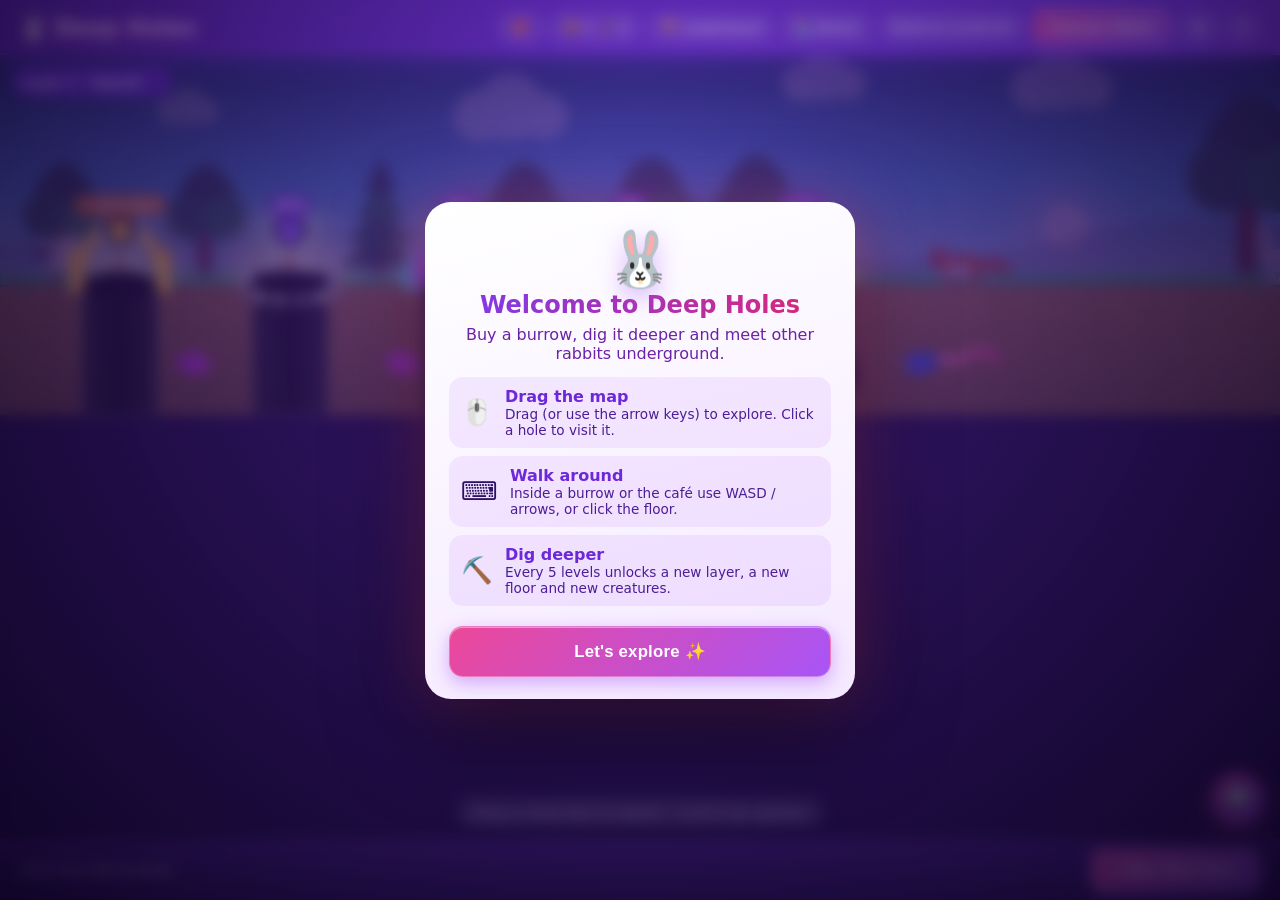
==== index.html @ 64d574f0 "Add files via upload" ====
<!DOCTYPE html>
<html lang="en">
<head>
  <meta charset="UTF-8" />
  <meta name="viewport" content="width=device-width, initial-scale=1, maximum-scale=1, viewport-fit=cover" />
  <meta name="theme-color" content="#4c1d95" />
  <meta name="apple-mobile-web-app-capable" content="yes" />
  <meta name="mobile-web-app-capable" content="yes" />
  <title>Deep Holes</title>
  <link rel="stylesheet" href="css/style.css?v=13" />
  <link rel="stylesheet" href="css/theme.css?v=13" />
</head>
<body>
  <!-- MAP SCREEN -->
  <div id="map-screen" class="screen active">
    <header class="top-bar">
      <h1>Deep Holes</h1>
      <div class="wallet-area">
        <button id="connect-wallet-btn" class="btn">Connect Wallet</button>
        <span id="wallet-address" class="hidden"></span>
        <span id="nft-count" class="badge hidden" title="NFTs found in your wallet"></span>
        <button id="disconnect-wallet-btn" class="btn btn-secondary btn-small hidden">Log out</button>
      </div>
    </header>

    <div id="map-container">
      <canvas id="map-canvas"></canvas>

      <div id="empty-state" class="empty-state hidden">
        <h2>No holes yet</h2>
        <p>Be the first to dig into the earth.</p>
        <button id="buy-first-hole-btn" class="btn btn-large">Buy Your First Hole</button>
      </div>

      <!-- Camera hint -->
      <div class="map-controls">
        <span>Drag or arrow keys to explore • scroll to go up/down</span>
      </div>
    </div>

    <div class="bottom-bar">
      <span class="hint">Click any hole to enter</span>
      <button id="buy-hole-btn" class="btn">+ Buy New Hole</button>
    </div>
  </div>

  <!-- ROOM SCREEN -->
  <div id="room-screen" class="screen">
    <header class="top-bar">
      <button id="back-to-map-btn" class="btn">← Back to Map</button>
      <h2 id="room-title">Hole</h2>
      <div id="room-depth-badge" class="badge">Depth 1</div>
    </header>

    <div id="room-info">
      <img id="room-image" src="" alt="Hole image" />
      <div id="room-details">
        <p id="room-description"></p>
        <div id="room-links"></div>
      </div>
      <button id="owner-panel-btn" class="btn btn-small hidden">Edit Hole</button>
    </div>

    <div id="room-container">
      <canvas id="room-canvas"></canvas>
    </div>

    <div class="bottom-bar">
      <span class="hint">Arrows / WASD or click the floor to move</span>
    </div>
  </div>

  <!-- BUY MODAL -->
  <div id="buy-modal" class="modal hidden">
    <div class="modal-content">
      <h2>Buy a New Hole</h2>
      <p class="modal-desc">Choose how deep you want to start. Each level costs ~$4 equivalent in SOL.</p>
      
      <label>Username</label>
      <input type="text" id="buy-username" maxlength="20" placeholder="Shown under your hole on the map" />
      <label>Profile picture (optional)</label>
      <input type="file" id="buy-image" accept="image/*" />

      <label>Your character <small>(roll until you like it - you can only choose it now, while creating the hole)</small></label>
      <div class="char-box"><canvas id="char-preview" width="170" height="185"></canvas><button type="button" id="char-roll" class="btn btn-small">🎲 Roll again</button></div>

      <label>Hole style (shown on the map)</label>
      <div id="buy-styles" class="style-grid"></div>

      <div class="depth-selector">
        <label>Starting Depth: <span id="depth-value">1</span></label>
        <input type="range" id="depth-slider" min="1" max="50" value="1" />
        <div class="cost-display">
          Estimated cost: <strong id="cost-display">$4</strong>
        </div>
      </div>

      <div class="modal-actions">
        <button id="cancel-buy-btn" class="btn btn-secondary">Cancel</button>
        <button id="confirm-buy-btn" class="btn">Confirm & Pay (Simulated)</button>
      </div>
    </div>
  </div>

  <!-- OWNER PANEL MODAL -->
  <div id="owner-modal" class="modal hidden">
    <div class="modal-content wide">
      <h2>Edit Your Hole</h2>
      
      <label>Username</label>
      <input type="text" id="edit-username" maxlength="20" />

      <label>Hole style</label>
      <div id="edit-styles" class="style-grid"></div>

      <label>Description</label>
      <textarea id="edit-description" rows="3"></textarea>

      <label>Image URL</label>
      <input type="text" id="edit-image" placeholder="https://..." />

      <label>…or upload a picture</label>
      <input type="file" id="edit-image-file" accept="image/*" />

      <label>Links (label|url, one per line)</label>
      <textarea id="edit-links" rows="2" placeholder="Twitter|https://x.com"></textarea>

      <div class="gallery-editor">
        <h3>Wall pictures</h3>
        <p class="modal-desc">Every floor has its own frames: 3 on the left wall and 3 on the right wall. Add a picture by link, upload, or one of your wallet NFTs.</p>
        <div id="gallery-floors" class="floor-tabs"></div>
        <div id="gallery-slots"></div>
      </div>

      <div class="deepen-section">
        <p>Current Depth: <strong id="edit-current-depth">1</strong></p>
        <button id="deepen-btn" class="btn">Deepen +1 level (~$4)</button>
      </div>

      <div class="modal-actions">
        <button id="cancel-edit-btn" class="btn btn-secondary">Cancel</button>
        <button id="save-edit-btn" class="btn">Save Changes</button>
      </div>
    </div>
  </div>

  <!-- NFT PICKER -->
  <div id="nft-modal" class="modal hidden">
    <div class="modal-content wide">
      <h2>Pick from your wallet</h2>
      <p id="nft-note" class="modal-desc"></p>
      <div id="nft-grid" class="nft-grid"></div>
      <div class="modal-actions">
        <button id="nft-connect-btn" class="btn hidden">Connect Wallet</button>
        <button id="nft-close-btn" class="btn btn-secondary">Close</button>
      </div>
    </div>
  </div>

  <!-- PICTURE VIEWER (cute frame) -->
  <div id="lightbox" class="lightbox hidden" role="dialog" aria-modal="true" aria-label="Picture">
    <div class="lb-wrap">
      <div class="lb-hang">
        <svg class="lb-string" viewBox="0 0 160 56" aria-hidden="true">
          <path d="M80 8 L26 56 M80 8 L134 56" stroke="#d6b98c" stroke-width="2.5" fill="none" stroke-linecap="round"/>
          <circle cx="80" cy="7" r="6" fill="#94a3b8"/><circle cx="78.5" cy="5.5" r="2" fill="#e2e8f0"/>
        </svg>
        <div class="lb-ears" aria-hidden="true"><i></i><i></i></div>
        <figure class="lb-frame">
          <div class="lb-mat"><img id="lb-img" alt="" /></div>
          <figcaption id="lb-caption"></figcaption>
        </figure>
      </div>
      <button id="lb-close" class="lb-close" aria-label="Close picture">✕</button>
    </div>
  </div>

  <script type="module" src="js/main.js?v=13"></script>
</body>
</html>
---- css/style.css ----
* {
  margin: 0;
  padding: 0;
  box-sizing: border-box;
}

body {
  font-family: "Segoe UI", system-ui, -apple-system, sans-serif;
  background: #0e0424;
  color: #f3edff;
  overflow: hidden;
  height: 100dvh;
}

.screen {
  display: none;
  flex-direction: column;
  height: 100vh;                                         /* fallback for old browsers */
  height: calc(var(--app-h, 100dvh) - var(--notice-h, 0px));
  min-height: 0;
}

.screen.active {
  display: flex;
  animation: fadeIn 0.25s ease;
}

@keyframes fadeIn {
  from { opacity: 0; }
  to { opacity: 1; }
}

/* Top Bar */
.top-bar {
  display: flex;
  justify-content: space-between;
  align-items: center;
  padding: 10px 20px;
  background: linear-gradient(180deg, #2a1252, #1a0b36);
  border-bottom: 1px solid #4c2a85;
  z-index: 30;
  gap: 12px;
}

.top-bar h1 {
  font-size: 1.35rem;
  font-weight: 700;
  background: linear-gradient(90deg, #f0abfc, #c4b5fd);
  -webkit-background-clip: text;
  -webkit-text-fill-color: transparent;
  background-clip: text;
}

.top-bar h2 {
  font-size: 1.1rem;
  font-weight: 600;
  flex: 1;
  text-align: center;
}

.btn {
  background: #a855f7;
  color: white;
  border: none;
  padding: 8px 16px;
  border-radius: 9px;
  cursor: pointer;
  font-size: 0.9rem;
  font-weight: 500;
  transition: all 0.15s ease;
  white-space: nowrap;
}

.btn:hover {
  background: #9333ea;
  transform: translateY(-1px);
}

.btn-large {
  padding: 14px 28px;
  font-size: 1.05rem;
  border-radius: 12px;
}

.btn-small {
  padding: 6px 12px;
  font-size: 0.8rem;
}

.btn-secondary {
  background: #5f3da3;
}

.btn-secondary:hover {
  background: #8f77c9;
}

.wallet-area {
  display: flex;
  align-items: center;
  gap: 8px;
}

.hidden {
  display: none !important;
}

.badge {
  background: #2a1252;
  border: 1px solid #5f3da3;
  padding: 4px 12px;
  border-radius: 20px;
  font-size: 0.85rem;
  color: #c9b8f5;
}

/* Map */
#map-container {
  flex: 1;
  min-height: 0;
  position: relative;
  overflow: hidden;
  background: #0e0424;
}

#map-canvas {
  position: absolute;
  inset: 0;
  display: block;
  touch-action: none;
  width: 100%;
  height: 100%;
  cursor: grab;
}

#map-canvas:active {
  cursor: grabbing;
}

.empty-state {
  position: absolute;
  inset: 0;
  display: flex;
  flex-direction: column;
  align-items: center;
  justify-content: center;
  background: rgba(14,4,36,.82);
  backdrop-filter: blur(8px);
  z-index: 10;
  text-align: center;
  gap: 10px;
}

.empty-state h2 {
  font-size: 1.8rem;
  font-weight: 700;
}

.empty-state p {
  color: #c9b8f5;
}

.map-controls {
  position: absolute;
  bottom: 12px;
  left: 50%;
  transform: translateX(-50%);
  background: rgba(26,11,54,.78);
  padding: 6px 14px;
  border-radius: 20px;
  font-size: 0.8rem;
  color: #c9b8f5;
  pointer-events: none;
  z-index: 5;
}

/* Room Info */
#room-info {
  display: flex;
  gap: 16px;
  padding: 12px 20px;
  background: #2a1252;
  border-bottom: 1px solid #4c2a85;
  max-height: 130px;
  align-items: center;
}

#room-image {
  width: 90px;
  height: 90px;
  object-fit: cover;
  border-radius: 10px;
  background: #4c2a85;
  flex-shrink: 0;
  border: 2px solid #5f3da3;
}

#room-details {
  flex: 1;
  overflow-y: auto;
}

#room-description {
  font-size: 0.9rem;
  line-height: 1.5;
  color: #e9ddff;
  margin-bottom: 8px;
}

#room-links {
  display: flex;
  flex-wrap: wrap;
  gap: 8px;
}

#room-links a {
  color: #f0abfc;
  font-size: 0.8rem;
  text-decoration: none;
  background: rgba(217,70,239,.14);
  padding: 3px 9px;
  border-radius: 6px;
}

#room-links a:hover {
  background: rgba(217,70,239,.28);
}

#room-container {
  flex: 1;
  min-height: 0;
  overflow: hidden;
  position: relative;
  background: #1a0b36;
}

#room-canvas {
  position: absolute;                                    /* definite size on every browser (no percentage-height quirks) */
  inset: 0;
  display: block;
  touch-action: none;
  width: 100%;
  height: 100%;
}

/* Bottom Bar */
.bottom-bar {
  display: flex;
  justify-content: space-between;
  align-items: center;
  padding: 9px 20px;
  background: #2a1252;
  border-top: 1px solid #4c2a85;
}

.hint {
  font-size: 0.85rem;
  color: #c9b8f5;
}

/* Modal */
.modal {
  position: fixed;
  inset: 0;
  background: rgba(0, 0, 0, 0.7);
  display: flex;
  align-items: center;
  justify-content: center;
  z-index: 100;
  backdrop-filter: blur(4px);
}

.modal-content {
  max-height: 92dvh;
  overflow-y: auto;
  background: #2a1252;
  border: 1px solid #4c2a85;
  border-radius: 16px;
  padding: 28px;
  width: 90%;
  max-width: 440px;
  box-shadow: 0 20px 50px rgba(0,0,0,0.5);
}

.modal-content h2 {
  margin-bottom: 8px;
  font-size: 1.3rem;
}

.modal-desc {
  color: #c9b8f5;
  font-size: 0.9rem;
  margin-bottom: 20px;
}

.depth-selector {
  margin-bottom: 24px;
}

.depth-selector label {
  display: block;
  margin-bottom: 8px;
  font-weight: 500;
}

.depth-selector input[type="range"] {
  width: 100%;
  margin-bottom: 10px;
  accent-color: #a855f7;
}

.cost-display {
  font-size: 1.05rem;
  color: #f3edff;
}

.cost-display strong {
  color: #4ade80;
}

.modal-actions {
  display: flex;
  gap: 12px;
  justify-content: flex-end;
  margin-top: 20px;
}

.modal-content label {
  display: block;
  margin-top: 14px;
  margin-bottom: 5px;
  font-size: 0.9rem;
  color: #c9b8f5;
}

.modal-content input[type="text"],
.modal-content input[type="file"],
.modal-content textarea {
  width: 100%;
  background: #1a0b36;
  border: 1px solid #4c2a85;
  border-radius: 8px;
  padding: 10px 12px;
  color: #f3edff;
  font-size: 0.9rem;
  resize: vertical;
}

.modal-content input:focus,
.modal-content textarea:focus {
  outline: none;
  border-color: #a855f7;
}

.deepen-section {
  margin-top: 18px;
  padding: 14px;
  background: #1a0b36;
  border-radius: 10px;
  display: flex;
  justify-content: space-between;
  align-items: center;
}

#wallet-address {
  font-size: 0.85rem;
  color: #4ade80;
  background: #1a0b36;
  border: 1px solid #4c2a85;
  padding: 6px 12px;
  border-radius: 20px;
}

/* ---------- wallet log out ---------- */
#wallet-address[title] { cursor: default; }

/* ---------- wide modals + wall picture editor ---------- */
.modal-content.wide { max-width: 640px; }

.gallery-editor { margin-top: 20px; padding-top: 6px; border-top: 1px solid #4c2a85; }
.gallery-editor h3 { margin-top: 14px; font-size: 1.05rem; }
.gallery-editor .modal-desc { margin: 4px 0 12px; }

.floor-tabs { display: flex; flex-wrap: wrap; gap: 6px; margin-bottom: 12px; }
.floor-tabs button {
  background: #1a0b36; color: #c9b8f5; border: 1px solid #4c2a85; border-radius: 8px;
  padding: 5px 12px; font-size: .82rem; cursor: pointer;
}
.floor-tabs button.on { background: #a855f7; border-color: #a855f7; color: #fff; }

.slot-group h4 { font-size: .85rem; color: #e9ddff; margin: 12px 0 6px; font-weight: 600; }
.slot-row {
  display: grid; grid-template-columns: 64px 1fr; gap: 10px; align-items: start;
  background: #1a0b36; border: 1px solid #4c2a85; border-radius: 10px; padding: 8px; margin-bottom: 8px;
}
.slot-row.flash { animation: slotFlash 1.4s ease; }
@keyframes slotFlash { 0%, 60% { border-color: #f472b6; box-shadow: 0 0 0 3px rgba(244,114,182,.25); } 100% { border-color: #4c2a85; box-shadow: none; } }
.slot-thumb {
  width: 64px; height: 64px; border-radius: 8px; background: #2a1252; border: 1px dashed #5f3da3;
  display: flex; align-items: center; justify-content: center; color: #5f3da3; font-size: 1.4rem; overflow: hidden;
}
.slot-thumb img { width: 100%; height: 100%; object-fit: cover; display: block; }
.slot-body { min-width: 0; }
.slot-name { font-size: .78rem; color: #c9b8f5; margin-bottom: 4px; }
.slot-body input[type="text"] { padding: 7px 10px; font-size: .82rem; }
.slot-actions { display: flex; flex-wrap: wrap; gap: 6px; margin-top: 6px; }
.slot-actions .btn { padding: 4px 10px; font-size: .75rem; }
.slot-actions input[type="file"] { display: none; }
.btn-danger { background: #7f1d1d; }
.btn-danger:hover { background: #991b1b; }

/* ---------- NFT picker ---------- */
.nft-grid { display: grid; grid-template-columns: repeat(auto-fill, minmax(112px, 1fr)); gap: 10px; min-height: 40px; }
.nft-item {
  background: #1a0b36; border: 1px solid #4c2a85; border-radius: 10px; padding: 6px; cursor: pointer;
  text-align: left; color: #e9ddff; font-size: .75rem;
}
.nft-item:hover { border-color: #f472b6; }
.nft-item img { width: 100%; aspect-ratio: 1; object-fit: cover; border-radius: 7px; display: block; margin-bottom: 5px; background: #2a1252; }
.nft-item span { display: block; overflow: hidden; text-overflow: ellipsis; white-space: nowrap; }
#nft-modal { z-index: 110; }

/* ---------- picture viewer: a cute hanging frame ---------- */
.lightbox {
  position: fixed; inset: 0; z-index: 120; display: flex; align-items: center; justify-content: center;
  background: rgba(26,11,54,.85); backdrop-filter: blur(5px);
  animation: lbFade .2s ease;
}
@keyframes lbFade { from { opacity: 0; } to { opacity: 1; } }
.lb-wrap { position: relative; padding: 0 12px; }
.lb-hang { position: relative; display: flex; flex-direction: column; align-items: center; transform-origin: 50% 0; animation: lbSwing 1.3s ease-out; }
@keyframes lbSwing {
  0% { transform: translateY(-40px) rotate(-7deg); opacity: 0; }
  35% { transform: translateY(0) rotate(4deg); opacity: 1; }
  60% { transform: rotate(-2deg); }
  80% { transform: rotate(1deg); }
  100% { transform: rotate(0); }
}
.lb-string { width: 160px; height: 56px; margin-bottom: -4px; position: relative; z-index: 2; }
.lb-ears { position: absolute; top: 12px; left: 0; right: 0; display: flex; justify-content: center; gap: 46px; z-index: 0; pointer-events: none; }
.lb-ears i {
  width: 28px; height: 72px; border-radius: 50% 50% 46% 46%; background: #ffffff; position: relative; transform: rotate(-9deg);
  box-shadow: inset 0 0 0 3px #f3edff;
}
.lb-ears i + i { transform: rotate(11deg); }
.lb-ears i::after { content: ""; position: absolute; inset: 9px 7px 14px; border-radius: 50%; background: #fda4af; }
.lb-frame {
  position: relative; z-index: 1; margin: 0; padding: 14px 14px 10px;
  background: linear-gradient(145deg, #a8692f, #6b4423 55%, #8a5a2b);
  border-radius: 22px; box-shadow: 0 24px 50px rgba(0, 0, 0, .55), inset 0 2px 0 rgba(255, 255, 255, .25), inset 0 -3px 0 rgba(0, 0, 0, .3);
}
.lb-frame::before, .lb-frame::after {   /* little brass studs */
  content: ""; position: absolute; width: 10px; height: 10px; border-radius: 50%;
  background: radial-gradient(circle at 35% 30%, #fde68a, #b45309); box-shadow: 0 1px 2px rgba(0, 0, 0, .5);
}
.lb-frame::before { left: 7px; bottom: 36px; }
.lb-frame::after { right: 7px; bottom: 36px; }
.lb-mat { background: #fdf6e3; padding: 12px; border-radius: 12px; box-shadow: inset 0 2px 8px rgba(0, 0, 0, .3); }
.lb-mat img {
  display: block; min-width: 240px; min-height: 160px; object-fit: contain; max-width: min(78vw, 560px); max-height: 58vh; border-radius: 6px; background: #2a1252;
  box-shadow: 0 0 0 2px rgba(0, 0, 0, .15);
}
.lb-frame figcaption {
  margin: 10px auto 0; width: fit-content; max-width: 90%; padding: 3px 14px; border-radius: 999px;
  background: #fdf6e3; color: #6b4423; font-size: .82rem; font-weight: 600; text-align: center;
  overflow: hidden; text-overflow: ellipsis; white-space: nowrap;
}
.lb-close {
  position: absolute; top: 58px; right: -6px; z-index: 3; width: 36px; height: 36px; border-radius: 50%;
  border: 2px solid #fdf6e3; background: #1a0b36; color: #fdf6e3; cursor: pointer; font-size: .95rem;
}
.lb-close:hover { background: #a855f7; }
.lb-close:focus-visible, .btn:focus-visible, .nft-item:focus-visible, .floor-tabs button:focus-visible { outline: 2px solid #f472b6; outline-offset: 2px; }
@media (prefers-reduced-motion: reduce) { .lb-hang, .lightbox { animation: none; } }

/* ===== chat, leaderboard, market ===== */
.wallet-area { flex-wrap: wrap; }
.chat-fab { position: fixed; right: 16px; bottom: 76px; z-index: 40; width: 52px; height: 52px; border-radius: 50%; border: 0; background: #a855f7; color: #fff; font-size: 1.5rem; cursor: pointer; box-shadow: 0 6px 20px rgba(0,0,0,.45); }
.chat-badge { position: absolute; top: -4px; right: -4px; min-width: 20px; height: 20px; border-radius: 10px; background: #ef4444; color: #fff; font-size: .72rem; font-weight: 700; line-height: 20px; padding: 0 5px; }
.chat-panel { position: fixed; right: 16px; bottom: 138px; z-index: 40; width: min(340px, calc(100vw - 32px)); height: min(430px, 60dvh); display: flex; flex-direction: column; background: #1a0b36; border: 1px solid #4c2a85; border-radius: 14px; box-shadow: 0 16px 48px rgba(0,0,0,.6); overflow: hidden; }
.chat-head, .chat-foot { display: flex; align-items: center; gap: 6px; padding: 8px; background: #2a1252; }
.chat-head .on { background: #f472b6; color: #1a0b36; }
.chat-peer { flex: 1; color: #f3edff; font-weight: 600; font-size: .85rem; overflow: hidden; text-overflow: ellipsis; white-space: nowrap; }
.chat-head .btn:last-child { margin-left: auto; }
.chat-list { flex: 1; overflow-y: auto; padding: 10px; display: flex; flex-direction: column; gap: 8px; }
.chat-foot input { flex: 1; min-width: 0; background: #1a0b36; border: 1px solid #4c2a85; color: #f3edff; border-radius: 8px; padding: 8px; }
.chat-empty { color: #c9b8f5; font-size: .85rem; text-align: center; margin: 8px 0; }
.chat-msg { max-width: 86%; align-self: flex-start; background: #2a1252; border-radius: 10px 10px 10px 2px; padding: 6px 10px; }
.chat-msg.me { align-self: flex-end; background: #7c3aed; border-radius: 10px 10px 2px 10px; }
.chat-meta { display: flex; gap: 8px; align-items: baseline; font-size: .72rem; color: #c9b8f5; }
.chat-name { background: none; border: 0; padding: 0; color: #f472b6; font-weight: 700; cursor: pointer; font-size: .74rem; }
.chat-name:disabled { color: #f5d0fe; cursor: default; }
.chat-text { color: #ffffff; font-size: .9rem; word-break: break-word; }
.chat-convo { display: flex; flex-direction: column; gap: 2px; text-align: left; background: #2a1252; border: 0; border-radius: 10px; padding: 8px 10px; color: #e9ddff; cursor: pointer; position: relative; }
.chat-convo b { color: #ffffff; }
.chat-convo i { position: absolute; right: 10px; top: 10px; background: #ef4444; color: #fff; border-radius: 10px; padding: 0 6px; font-style: normal; font-size: .72rem; }
.trade-area { display: flex; gap: 6px; }
.sx-stats { display: grid; grid-template-columns: repeat(auto-fit, minmax(150px, 1fr)); gap: 8px; }
.sx-stat { background: #1a0b36; border: 1px solid #4c2a85; border-radius: 10px; padding: 10px; display: flex; flex-direction: column; gap: 2px; }
.sx-stat small { color: #c9b8f5; } .sx-stat b { color: #ffffff; font-size: 1.1rem; } .sx-stat span { color: #8f77c9; font-size: .75rem; }
.sx-body h3 { margin: 16px 0 8px; font-size: .95rem; color: #e9ddff; }
.sx-chips { display: flex; flex-wrap: wrap; gap: 6px; }
.sx-table { display: flex; flex-direction: column; gap: 6px; }
.sx-row { display: flex; align-items: center; gap: 10px; flex-wrap: wrap; background: #1a0b36; border: 1px solid #4c2a85; border-radius: 10px; padding: 8px 10px; color: #e9ddff; font-size: .85rem; text-align: left; cursor: pointer; }
.sx-row.static { cursor: default; }
.sx-row.top { border-color: #f472b6; }
.sx-row .rk { width: 32px; font-weight: 700; } .sx-row .nm { flex: 1; min-width: 90px; color: #ffffff; font-weight: 600; }
.sx-row .pr { color: #f472b6; font-weight: 600; }
.tag { font-size: .7rem; padding: 2px 8px; border-radius: 10px; background: #4c2a85; color: #e9ddff; }
.tag.sale { background: #f97316; color: #fff; }
.sx-break { background: #1a0b36; border: 1px solid #4c2a85; border-radius: 10px; padding: 8px 12px; margin: 10px 0; }
.sx-break > div { display: flex; justify-content: space-between; padding: 3px 0; color: #c9b8f5; font-size: .85rem; }
.sx-break b { color: #ffffff; } .sx-break .tot { border-top: 1px solid #4c2a85; margin-top: 4px; padding-top: 6px; }
.sx-opt { display: flex; align-items: center; gap: 6px; margin: 8px 0; color: #f3edff; }
.sx-opt input[type=number] { width: 110px; }
.sx-err { color: #f87171; font-size: .85rem; min-height: 1.1em; }

/* ===== hole styles, notice, admin, NPC, leaderboard grid ===== */
.style-grid { display: grid; grid-template-columns: repeat(auto-fill, minmax(112px, 1fr)); gap: 8px; margin: 6px 0 12px; }
.style-opt { background: #1a0b36; border: 2px solid #4c2a85; border-radius: 10px; padding: 4px; color: #e9ddff; font-size: .72rem; cursor: pointer; display: flex; flex-direction: column; align-items: center; gap: 3px; }
.style-opt canvas { width: 100%; height: auto; border-radius: 6px; }
.style-opt.on { border-color: #f472b6; color: #f472b6; }
.notice-bar { position: fixed; top: 0; left: 0; right: 0; z-index: 60; background: #b45309; color: #fff; text-align: center; padding: 6px 12px; font-size: .88rem; font-weight: 600; }
.pill { background: #1a0b36; border: 1px solid #4c2a85; border-radius: 999px; padding: 3px 10px; color: #f3edff; font-size: .8rem; display: inline-flex; align-items: center; }
.pill.gold { border-color: #f472b6; color: #f472b6; }
.trade-area { flex-wrap: wrap; align-items: center; }
.ad-tabs { display: flex; gap: 6px; flex-wrap: wrap; margin: 12px 0; }
.ad-card { background: #1a0b36; border: 1px solid #4c2a85; border-radius: 10px; padding: 10px 12px; margin: 8px 0; }
.ad-card.flash { border-color: #f472b6; box-shadow: 0 0 0 2px rgba(244,114,182,.35); }
.ad-head { display: flex; gap: 10px; align-items: center; color: #c9b8f5; font-size: .8rem; margin-bottom: 6px; } .ad-head b { color: #ffffff; }
.ad-field { display: flex; flex-direction: column; gap: 2px; margin: 6px 0; color: #c9b8f5; font-size: .75rem; }
.ad-field input[type=text], .ad-field input[type=number], .ad-field select, .ad-field input:not([type]) { background: #2a1252; border: 1px solid #4c2a85; color: #f3edff; border-radius: 6px; padding: 6px 8px; }
.ad-field input[type=color] { width: 56px; height: 30px; padding: 0; border: 0; background: none; }
.ad-actions { display: flex; gap: 6px; flex-wrap: wrap; margin-top: 8px; }
.ad-small { width: 90px; background: #2a1252; border: 1px solid #4c2a85; color: #f3edff; border-radius: 6px; padding: 4px 6px; }
.sx-body input[type=text] { background: #2a1252; border: 1px solid #4c2a85; color: #f3edff; border-radius: 6px; padding: 6px 8px; min-width: 0; }
.sx-sorts { display: flex; gap: 6px; flex-wrap: wrap; align-items: center; margin: 8px 0; color: #c9b8f5; }
.sx-search { margin-left: auto; width: 170px; }
.sx-scroll { max-height: 46dvh; overflow: auto; display: flex; flex-direction: column; gap: 6px; }
.sx-grid { display: grid; grid-template-columns: 34px minmax(110px, 1fr) 48px 36px 36px 66px 90px 70px; gap: 8px; align-items: center; min-width: 560px; }
.sx-grid.people { grid-template-columns: 26px minmax(110px, 1fr) 50px 60px 40px 70px 120px; }
.sx-head { background: transparent; border: 0; color: #8f77c9; font-size: .72rem; text-transform: uppercase; position: sticky; top: 0; z-index: 1; background: #2a1252; }
.sx-row .acts { display: flex; gap: 4px; }
.npc-top { display: flex; gap: 14px; align-items: center; margin-bottom: 10px; }
.npc-av { width: 72px; height: 72px; border-radius: 50%; background: #8f77c9 center / cover; border: 3px solid #f472b6; flex: none; }
.npc-status { font-size: .78rem; color: #c9b8f5; font-weight: 700; } .npc-status.on { color: #4ade80; }
.npc-say { background: #1a0b36; border: 1px solid #4c2a85; border-radius: 12px; padding: 8px 12px; color: #ffffff; margin-top: 4px; font-size: .92rem; }
.btn-danger { background: #b91c1c; color: #fff; }

/* ===== character roll, café, toast, validation ===== */
.char-box { display: flex; align-items: center; gap: 14px; margin: 6px 0 12px; }
.char-box canvas { background: #1a0b36; border: 1px solid #4c2a85; border-radius: 12px; }
.cafe-chat { position: fixed; left: 16px; bottom: 76px; z-index: 40; width: min(320px, calc(100vw - 32px)); background: #1c1209; border: 1px solid #b45309; border-radius: 12px; box-shadow: 0 12px 36px rgba(0,0,0,.6); overflow: hidden; }
.cafe-head { background: #78350f; color: #fde68a; font-weight: 700; font-size: .85rem; padding: 8px 12px; }
.cafe-log { height: 150px; overflow-y: auto; padding: 8px 12px; font-size: .88rem; color: #e7e5e4; display: flex; flex-direction: column; gap: 4px; }
.cafe-msg b { color: #f472b6; } .cafe-empty { color: #a8a29e; text-align: center; margin: 8px 0; }
.cafe-foot { display: flex; gap: 6px; padding: 8px; background: #2a190c; }
.cafe-foot input { flex: 1; min-width: 0; background: #1c1209; border: 1px solid #78350f; color: #f5f5f4; border-radius: 8px; padding: 6px 8px; }
#toast { position: fixed; left: 50%; bottom: 90px; transform: translate(-50%, 20px); z-index: 90; background: #2a1252; color: #ffffff; border: 1px solid #f59e0b; border-radius: 10px; padding: 10px 16px; font-size: .9rem; opacity: 0; pointer-events: none; transition: .25s; max-width: min(90vw, 460px); text-align: center; }
#toast.show { opacity: 1; transform: translate(-50%, 0); }
.slot-body input.bad { border-color: #ef4444; }
---- css/theme.css ----
/* ===== Dreamy purple / pink / white theme + mobile layout (loaded after style.css) ===== */
:root {
  --v1: #7c3aed; --v2: #a855f7; --p1: #ec4899; --p2: #f472b6; --lav: #e9ddff; --ink: #2e1065;
  --bg0: #0e0424; --bg1: #1a0b36; --bg2: #2a1252; --line: rgba(255,255,255,.16);
  --glass: rgba(255,255,255,.07); --glow: 0 0 26px rgba(236,72,153,.45);
}
html { -webkit-text-size-adjust: 100%; }
body {
  background: radial-gradient(900px 520px at 12% -8%, #5b21b6 0%, transparent 62%), radial-gradient(800px 480px at 105% 0%, #9d174d 0%, transparent 58%), var(--bg0);
  color: #fff; -webkit-tap-highlight-color: transparent; overscroll-behavior: none;
}
.screen { position: relative; }
button, .btn { touch-action: manipulation; }
* { scrollbar-width: thin; scrollbar-color: #8b5cf6 transparent; }
::-webkit-scrollbar { width: 8px; height: 8px; } ::-webkit-scrollbar-thumb { background: linear-gradient(#a855f7, #ec4899); border-radius: 8px; }

/* ---- top bar ---- */
.top-bar {
  position: relative; overflow: hidden;
  background: linear-gradient(100deg, #4c1d95, #7c3aed 52%, #db2777); background-size: 180% 100%; animation: flow 14s ease-in-out infinite alternate;
  border-bottom: 1px solid var(--line); box-shadow: 0 8px 28px rgba(124,58,237,.38);
  padding-top: calc(10px + env(safe-area-inset-top)); padding-left: calc(20px + env(safe-area-inset-left)); padding-right: calc(20px + env(safe-area-inset-right));
}
.top-bar::before {
  content: ""; position: absolute; inset: 0; pointer-events: none; opacity: .4; animation: twinkle 5s ease-in-out infinite alternate;
  background-image: radial-gradient(circle, #fff 1px, transparent 1.6px), radial-gradient(circle, #fbcfe8 1px, transparent 1.6px);
  background-size: 96px 44px, 150px 62px; background-position: 0 0, 48px 22px;
}
.top-bar > * { position: relative; }
.top-bar h1 { background: linear-gradient(90deg, #fff, #fbcfe8 55%, #e9d5ff); -webkit-background-clip: text; background-clip: text; letter-spacing: .3px; filter: drop-shadow(0 2px 10px rgba(236,72,153,.55)); }
.top-bar h1::before { content: "🐰 "; -webkit-text-fill-color: initial; }
.top-bar h2 { color: #fff; text-shadow: 0 2px 12px rgba(0,0,0,.35); }
@keyframes flow { from { background-position: 0 0; } to { background-position: 100% 0; } }
@keyframes twinkle { from { opacity: .18; } to { opacity: .5; } }

/* ---- buttons ---- */
.btn {
  position: relative; overflow: hidden; color: #fff; font-weight: 600; letter-spacing: .2px;
  background: linear-gradient(135deg, #ec4899, #a855f7); border: 1px solid rgba(255,255,255,.28); border-radius: 12px;
  box-shadow: 0 6px 18px rgba(168,85,247,.45), inset 0 1px 0 rgba(255,255,255,.4);
  transition: transform .15s ease, box-shadow .2s ease, filter .2s ease;
}
.btn::after { content: ""; position: absolute; inset: 0; background: linear-gradient(115deg, transparent 30%, rgba(255,255,255,.42) 50%, transparent 70%); transform: translateX(-130%); }
.btn:hover { background: linear-gradient(135deg, #f472b6, #b86bff); transform: translateY(-2px); box-shadow: 0 10px 26px rgba(236,72,153,.5), inset 0 1px 0 rgba(255,255,255,.45); }
.btn:hover::after { transform: translateX(130%); transition: transform .65s ease; }
.btn:active { transform: scale(.95); }
.btn:focus-visible, input:focus-visible, select:focus-visible, textarea:focus-visible { outline: 2px solid #fff; outline-offset: 2px; }
.btn[disabled] { opacity: .5; filter: grayscale(.4); cursor: not-allowed; transform: none; }
.btn-secondary { background: rgba(255,255,255,.14); border: 1px solid rgba(255,255,255,.34); color: #fff; box-shadow: none; backdrop-filter: blur(8px); }
.btn-secondary:hover { background: rgba(255,255,255,.26); box-shadow: 0 6px 18px rgba(255,255,255,.12); }
.btn-danger { background: linear-gradient(135deg, #e11d48, #be185d); box-shadow: 0 6px 16px rgba(225,29,72,.4); }
.btn-large { padding: 14px 28px; font-size: 1.05rem; border-radius: 14px; }
.badge, #wallet-address { background: rgba(255,255,255,.16); border: 1px solid rgba(255,255,255,.34); color: #fff; border-radius: 999px; backdrop-filter: blur(6px); }
#wallet-address { color: #fff; }
#buy-hole-btn { padding: 11px 22px; font-size: 1rem; animation: pulseGlow 2.6s ease-in-out infinite; }
@keyframes pulseGlow { 0%, 100% { box-shadow: 0 6px 18px rgba(168,85,247,.45), 0 0 0 0 rgba(236,72,153,.5); } 50% { box-shadow: 0 8px 26px rgba(236,72,153,.6), 0 0 0 9px rgba(236,72,153,0); } }

/* ---- bars ---- */
.bottom-bar {
  background: linear-gradient(0deg, rgba(26,11,54,.96), rgba(58,24,110,.9)); border-top: 1px solid var(--line); backdrop-filter: blur(10px);
  padding-bottom: calc(9px + env(safe-area-inset-bottom)); padding-left: calc(20px + env(safe-area-inset-left)); padding-right: calc(20px + env(safe-area-inset-right));
}
.hint { color: var(--lav); }
.map-controls { background: rgba(255,255,255,.16); border: 1px solid rgba(255,255,255,.3); color: #fff; backdrop-filter: blur(8px); box-shadow: 0 6px 20px rgba(0,0,0,.25); }
#room-info { background: linear-gradient(100deg, rgba(58,24,110,.96), rgba(42,18,82,.96)); border-bottom: 1px solid var(--line); box-shadow: 0 6px 20px rgba(0,0,0,.25); }
#room-image { border: 2px solid var(--p2); box-shadow: 0 0 18px rgba(236,72,153,.4); }
#room-links a { color: #fff; background: rgba(244,114,182,.28); border: 1px solid rgba(244,114,182,.5); }
#room-container { background: var(--bg1); }


/* ---- modals: glass cards with a pink glow ---- */
.modal { background: radial-gradient(circle at 50% 25%, rgba(124,58,237,.4), rgba(14,4,36,.86)); backdrop-filter: blur(7px); }
.modal-content {
  position: relative; background: linear-gradient(165deg, rgba(76,29,149,.97), rgba(26,11,54,.98) 60%); border: 1px solid rgba(244,114,182,.4); border-radius: 22px;
  box-shadow: 0 28px 80px rgba(0,0,0,.6), 0 0 44px rgba(168,85,247,.3), inset 0 1px 0 rgba(255,255,255,.18); animation: modalIn .3s cubic-bezier(.2,1.3,.4,1);
}
.modal-content::before { content: ""; position: absolute; left: 22px; right: 22px; top: 0; height: 3px; border-radius: 0 0 6px 6px; background: linear-gradient(90deg, #f472b6, #a855f7, #f9a8d4); }
.modal-content h2 { background: linear-gradient(90deg, #fff, #fbcfe8); -webkit-background-clip: text; background-clip: text; -webkit-text-fill-color: transparent; }
.modal-desc, .modal-content label { color: var(--lav); }
@keyframes modalIn { from { opacity: 0; transform: translateY(18px) scale(.93); } to { opacity: 1; transform: none; } }
@keyframes sheetIn { from { transform: translateY(100%); } to { transform: none; } }
.modal-content input[type="text"], .modal-content input[type="number"], .modal-content input[type="file"], .modal-content textarea, .modal-content select, .sx-body input[type=text], .sx-body input[type=number], .ad-field input, .ad-field select, .cafe-foot input, .chat-foot input {
  background: rgba(255,255,255,.09); border: 1px solid rgba(255,255,255,.26); color: #fff; border-radius: 12px; padding: 9px 12px;
}
.modal-content input:focus, .modal-content textarea:focus, .modal-content select:focus, .sx-body input:focus, .chat-foot input:focus, .cafe-foot input:focus { border-color: var(--p2); box-shadow: 0 0 0 3px rgba(244,114,182,.28); outline: none; }
::placeholder { color: rgba(233,221,255,.55); }
input[type=range] { accent-color: #ec4899; }
.cost-display strong { color: #fbcfe8; text-shadow: 0 0 14px rgba(236,72,153,.6); }

/* ---- glass cards & lists ---- */
.sx-stat, .sx-row, .ad-card, .sx-break, .slot-row, .nft-item, .style-opt, .npc-say {
  background: var(--glass); border: 1px solid var(--line); backdrop-filter: blur(6px); transition: transform .15s ease, border-color .15s ease, background .15s ease;
}
button.sx-row:hover, .nft-item:hover, .style-opt:hover { transform: translateY(-2px); border-color: var(--p2); background: rgba(244,114,182,.16); }
.sx-stat b { background: linear-gradient(90deg, #fff, #fbcfe8); -webkit-background-clip: text; background-clip: text; -webkit-text-fill-color: transparent; }
.sx-row.top { background: linear-gradient(90deg, rgba(236,72,153,.28), rgba(168,85,247,.2)); border-color: var(--p2); box-shadow: 0 0 22px rgba(236,72,153,.28); }
.sx-head { background: rgba(58,24,110,.96) !important; }
.sx-row .pr, .sx-body h3 { color: #fbcfe8; }
.tag { background: rgba(255,255,255,.18); color: #fff; } .tag.sale { background: linear-gradient(90deg, #ec4899, #f97316); }
.pill { background: rgba(255,255,255,.16); border: 1px solid rgba(255,255,255,.34); color: #fff; } .pill.gold { background: linear-gradient(90deg, #f472b6, #c084fc); border: 0; color: #fff; }
.style-opt.on, #gal-slots .slot.sel, .floor-tabs button.on { border-color: var(--p2); background: rgba(244,114,182,.22); color: #fff; box-shadow: 0 0 18px rgba(244,114,182,.4); }
.ad-tabs .btn:not(.btn-secondary) { box-shadow: 0 4px 14px rgba(236,72,153,.5); }
.sx-search { background: rgba(255,255,255,.09); }
.npc-av { border-color: #fff; box-shadow: 0 0 24px rgba(236,72,153,.55); }
.npc-say { background: #fff; color: var(--ink); border: 0; box-shadow: 0 8px 22px rgba(0,0,0,.3); }
.npc-status.on { color: #86efac; }

/* ---- chat: white bubbles for others, pink-violet for you ---- */
.chat-fab { background: linear-gradient(135deg, #ec4899, #a855f7); box-shadow: 0 8px 26px rgba(236,72,153,.6); animation: floaty 3.4s ease-in-out infinite; }
@keyframes floaty { 0%, 100% { transform: translateY(0); } 50% { transform: translateY(-4px); } }
.chat-badge { background: #fff; color: #be185d; box-shadow: 0 2px 8px rgba(0,0,0,.3); }
.chat-panel { background: linear-gradient(170deg, rgba(58,24,110,.97), rgba(26,11,54,.98)); border: 1px solid rgba(244,114,182,.4); border-radius: 18px; backdrop-filter: blur(10px); box-shadow: 0 18px 50px rgba(0,0,0,.55), 0 0 30px rgba(168,85,247,.3); }
.chat-head, .chat-foot { background: rgba(255,255,255,.08); }
.chat-head .on { background: linear-gradient(135deg, #ec4899, #a855f7); color: #fff; }
.chat-msg { background: #fff; color: var(--ink); border-radius: 14px 14px 14px 4px; box-shadow: 0 3px 10px rgba(0,0,0,.2); }
.chat-msg .chat-text { color: var(--ink); } .chat-msg .chat-meta { color: #7c3aed; } .chat-msg .chat-name { color: #be185d; }
.chat-msg.me { background: linear-gradient(135deg, #ec4899, #a855f7); border-radius: 14px 14px 4px 14px; }
.chat-msg.me .chat-text, .chat-msg.me .chat-meta, .chat-msg.me .chat-name { color: #fff; }
.chat-convo { background: var(--glass); border: 1px solid var(--line); }
.cafe-chat { background: linear-gradient(170deg, rgba(76,29,149,.96), rgba(26,11,54,.97)); border: 1px solid rgba(244,114,182,.5); border-radius: 16px; backdrop-filter: blur(10px); }
.cafe-head { background: linear-gradient(90deg, #db2777, #7c3aed); color: #fff; }
.cafe-msg b { color: #fbcfe8; } .cafe-foot { background: rgba(255,255,255,.08); }
#toast { background: #fff; color: var(--ink); border: 2px solid var(--p2); font-weight: 600; box-shadow: 0 12px 34px rgba(0,0,0,.4), 0 0 24px rgba(244,114,182,.5); }

/* ---- welcome card ---- */
.welcome { background: linear-gradient(165deg, #fff, #f5e9ff); color: var(--ink); border-radius: 26px; padding: 26px 24px 22px; width: min(92vw, 430px); text-align: center; box-shadow: 0 30px 90px rgba(0,0,0,.6), 0 0 60px rgba(236,72,153,.4); animation: modalIn .4s cubic-bezier(.2,1.3,.4,1); }
.welcome h2 { font-size: 1.5rem; background: linear-gradient(90deg, #7c3aed, #db2777); -webkit-background-clip: text; background-clip: text; -webkit-text-fill-color: transparent; }
.welcome-rabbit { font-size: 3.4rem; animation: floaty 2.6s ease-in-out infinite; filter: drop-shadow(0 8px 12px rgba(168,85,247,.4)); }
.welcome-sub { color: #6b21a8; margin: 6px 0 14px; }
.welcome-tip { display: flex; gap: 12px; text-align: left; align-items: center; background: rgba(168,85,247,.1); border-radius: 14px; padding: 10px 12px; margin: 8px 0; }
.welcome-tip > span { font-size: 1.6rem; } .welcome-tip b { color: #6d28d9; } .welcome-tip p { font-size: .85rem; color: #4c1d95; }
.welcome .btn { margin-top: 12px; width: 100%; }
.help-btn { width: 34px; padding: 6px 0; text-align: center; border-radius: 50%; }

/* ---- touch joystick ---- */
.joy { display: none; position: absolute; z-index: 45; left: calc(18px + env(safe-area-inset-left)); bottom: calc(76px + env(safe-area-inset-bottom)); width: 136px; height: 136px; border-radius: 50%; touch-action: none; user-select: none; -webkit-user-select: none;
  background: radial-gradient(circle at 50% 38%, rgba(255,255,255,.28), rgba(124,58,237,.42) 70%); border: 2px solid rgba(255,255,255,.55);
  box-shadow: 0 10px 32px rgba(124,58,237,.55), inset 0 0 26px rgba(255,255,255,.25); backdrop-filter: blur(4px); transition: box-shadow .2s, transform .2s; }
.joy::before { content: "▲\A◀  ▶\A▼"; white-space: pre; position: absolute; inset: 0; display: flex; align-items: center; justify-content: center; text-align: center; line-height: 2.1; font-size: 12px; color: rgba(255,255,255,.65); letter-spacing: 12px; pointer-events: none; }
.joy.on { box-shadow: 0 10px 40px rgba(236,72,153,.75), inset 0 0 30px rgba(255,255,255,.35); transform: scale(1.04); }
.joy-knob { position: absolute; left: 50%; top: 50%; width: 58px; height: 58px; margin: -29px 0 0 -29px; border-radius: 50%; pointer-events: none;
  background: radial-gradient(circle at 35% 30%, #fff, #f9a8d4 35%, #a855f7); box-shadow: 0 6px 18px rgba(236,72,153,.75), inset 0 -3px 8px rgba(124,58,237,.5); }

/* ===== phones & small tablets ===== */
.ico { font-size: 1.05em; }
@media (pointer: coarse), (max-width: 760px) {
  .joy { display: block; }
  .cafe-chat { top: calc(62px + env(safe-area-inset-top)); bottom: auto; left: auto; right: 10px; width: min(300px, 62vw); }
  .cafe-log { height: 96px; }
}
@media (max-width: 760px) {
  .top-bar { padding: calc(8px + env(safe-area-inset-top)) 10px 8px; gap: 8px; }
  .top-bar h1 { font-size: 1.05rem; white-space: nowrap; }
  .top-bar h2 { font-size: .95rem; }
  .wallet-area { flex: 1; justify-content: flex-end; flex-wrap: nowrap; overflow-x: auto; gap: 6px; scrollbar-width: none; padding: 2px; }
  .wallet-area::-webkit-scrollbar { display: none; }
  .wallet-area > * { flex: none; }
  .btn { padding: 8px 12px; font-size: .84rem; }
  .btn-small { padding: 6px 10px; font-size: .78rem; }
  .lbl, #nft-count { display: none; }
  .badge, #wallet-address { font-size: .76rem; padding: 4px 10px; }
  .bottom-bar { padding: 8px 12px calc(8px + env(safe-area-inset-bottom)); justify-content: center; }
  .bottom-bar .hint { display: none; }
  #buy-hole-btn { width: 100%; padding: 12px; font-size: 1rem; }
  #room-screen .bottom-bar { display: none; }
  .joy { bottom: calc(24px + env(safe-area-inset-bottom)); width: 128px; height: 128px; }
  .map-controls { bottom: 8px; font-size: .72rem; padding: 5px 12px; white-space: nowrap; }
  .chat-fab { right: 12px; bottom: calc(76px + env(safe-area-inset-bottom)); width: 50px; height: 50px; }
  .chat-panel { right: 8px; left: 8px; width: auto; bottom: calc(136px + env(safe-area-inset-bottom)); height: min(56dvh, 420px); }
  #room-info { padding: 8px 10px; gap: 10px; max-height: none; flex-wrap: wrap; }
  #room-image { width: 46px; height: 46px; border-radius: 10px; }
  #room-details { min-width: 0; max-height: 52px; }
  #room-description { font-size: .8rem; margin-bottom: 4px; display: -webkit-box; -webkit-line-clamp: 2; -webkit-box-orient: vertical; overflow: hidden; }
  .trade-area { width: 100%; flex-wrap: nowrap; overflow-x: auto; padding-bottom: 2px; scrollbar-width: none; }
  .trade-area > * { flex: none; }
  /* modals become bottom sheets */
  .modal { align-items: flex-end; }
  .modal-content, .modal-content.wide { width: 100%; max-width: none; max-height: 90dvh; border-radius: 24px 24px 0 0; padding: 22px 18px calc(22px + env(safe-area-inset-bottom)); animation: sheetIn .32s cubic-bezier(.2,.9,.3,1); }
  .modal-content::before { left: 50%; right: auto; width: 46px; margin-left: -23px; top: 8px; height: 4px; border-radius: 4px; background: rgba(255,255,255,.45); }
  .modal-actions { flex-wrap: wrap; }
  .modal-actions .btn { flex: 1 1 120px; }
  .welcome { border-radius: 26px; width: min(94vw, 430px); }
  .modal:has(.welcome) { align-items: center; }
  input, textarea, select { font-size: 16px !important; }       /* no zoom-on-focus on iOS */
  .sx-stats { grid-template-columns: repeat(2, 1fr); }
  .sx-sorts { gap: 4px; } .sx-search { width: 100%; margin-left: 0; }
  .sx-scroll { max-height: 52dvh; }
  .style-grid { grid-template-columns: repeat(2, 1fr); }
  .slot-row { flex-wrap: wrap; } .slot-actions { flex-wrap: wrap; }
  .char-box { flex-direction: column; align-items: stretch; } .char-box canvas { width: 100%; max-width: 170px; margin: 0 auto; }
  .nft-grid { grid-template-columns: repeat(3, 1fr); }
}
@media (max-width: 400px) { .top-bar h1 { font-size: .95rem; } .btn { padding: 7px 10px; } }
@media (prefers-reduced-motion: reduce) { *, *::before, *::after { animation: none !important; transition: none !important; } }

/* ===== announcement bar: part of the page (pushes the game down), not an overlay ===== */
.notice-bar { position: relative; z-index: 60; display: flex; align-items: center; justify-content: center; gap: 10px; text-align: center;
  background: linear-gradient(90deg, #db2777, #7c3aed); color: #fff; font-weight: 600; font-size: .9rem; padding: calc(7px + env(safe-area-inset-top)) 40px 7px; box-shadow: 0 4px 18px rgba(219,39,119,.45); }
.notice-bar .nx { position: absolute; right: 8px; top: 50%; transform: translateY(-50%); background: rgba(255,255,255,.2); border: 0; color: #fff; width: 26px; height: 26px; border-radius: 50%; cursor: pointer; }
.notice-bar ~ .screen .top-bar { padding-top: 10px; }

/* ===== settings, effects ===== */
.set-row { display: flex; justify-content: space-between; align-items: center; gap: 12px; padding: 10px 4px; border-bottom: 1px solid var(--line); color: #fff; }
.set-row small { display: block; color: var(--lav); font-size: .72rem; margin-top: 2px; }
.set-row select { width: auto; min-width: 130px; } .set-row input[type=range] { width: 140px; }
.sw { position: relative; width: 46px; height: 26px; flex: none; }
.sw input { position: absolute; opacity: 0; inset: 0; width: 100%; height: 100%; margin: 0; cursor: pointer; z-index: 2; }
.sw i { position: absolute; inset: 0; border-radius: 99px; background: rgba(255,255,255,.22); transition: .2s; }
.sw i::after { content: ""; position: absolute; top: 3px; left: 3px; width: 20px; height: 20px; border-radius: 50%; background: #fff; transition: .2s; box-shadow: 0 2px 6px rgba(0,0,0,.3); }
.sw input:checked + i { background: linear-gradient(135deg, #ec4899, #a855f7); } .sw input:checked + i::after { transform: translateX(20px); }
.fx-canvas { position: fixed; inset: 0; z-index: 120; pointer-events: none; }
.iris { position: fixed; inset: 0; z-index: 200; background: radial-gradient(circle at 50% 50%, #3b0764, #12062b 70%); pointer-events: all; }
.dig-overlay { position: fixed; inset: 0; z-index: 150; display: flex; align-items: center; justify-content: center; background: rgba(14,4,36,.55); animation: fadeIn .2s; }
.dig-overlay.out { opacity: 0; transition: opacity .2s; }
.dig-card { background: linear-gradient(165deg, #5b21b6, #2a1252); border: 1px solid rgba(244,114,182,.55); border-radius: 22px; padding: 22px 32px; text-align: center; min-width: 250px; box-shadow: 0 20px 60px rgba(0,0,0,.55), 0 0 40px rgba(236,72,153,.35); color: #fff; }
.dig-ico { font-size: 3.2rem; display: inline-block; animation: digswing .24s ease-in-out infinite alternate; transform-origin: 70% 90%; }
.dig-label { font-weight: 700; margin-top: 4px; }
.dig-bar { height: 10px; border-radius: 99px; background: rgba(255,255,255,.18); overflow: hidden; margin-top: 12px; }
.dig-bar i { display: block; height: 100%; width: 0; background: linear-gradient(90deg, #f472b6, #c084fc); }
.fx-banner { position: fixed; left: 50%; top: 32%; transform: translate(-50%, -50%); z-index: 160; font-size: clamp(2rem, 9vw, 3.6rem); font-weight: 800; color: #fff; text-align: center; text-shadow: 0 0 30px #ec4899, 0 4px 0 #7c3aed; pointer-events: none; animation: bannerIn 1.9s ease forwards; }
@keyframes fadeIn { from { opacity: 0; } to { opacity: 1; } }
@keyframes digswing { from { transform: rotate(-30deg); } to { transform: rotate(16deg) translateY(6px); } }
@keyframes bannerIn { 0% { opacity: 0; transform: translate(-50%, -30%) scale(.4); } 15% { opacity: 1; transform: translate(-50%, -50%) scale(1.15); } 25% { transform: translate(-50%, -50%) scale(1); } 80% { opacity: 1; } 100% { opacity: 0; transform: translate(-50%, -85%) scale(1); } }
body.shake { animation: shake .45s; }
@keyframes shake { 10%, 90% { transform: translate(-1px, 1px); } 20%, 80% { transform: translate(3px, -2px); } 30%, 50%, 70% { transform: translate(-5px, 3px); } 40%, 60% { transform: translate(5px, -3px); } }

/* joystick side / size (settings) */
.joy { --s: var(--joy-s, 1); width: calc(136px * var(--s)); height: calc(136px * var(--s)); }
.joy-knob { width: calc(58px * var(--s)); height: calc(58px * var(--s)); margin: calc(-29px * var(--s)) 0 0 calc(-29px * var(--s)); }
body[data-joy="right"] .joy { left: auto; right: calc(18px + env(safe-area-inset-right)); }
@media (max-width: 760px) { .joy { width: calc(128px * var(--s)); height: calc(128px * var(--s)); } }

/* phones: no GPU-heavy effects (backdrop blur / endless background animation can blank canvases on some devices) */
@media (pointer: coarse) {
  *, *::before, *::after { backdrop-filter: none !important; -webkit-backdrop-filter: none !important; }
  .modal { background: rgba(14,4,36,.9); }
  .top-bar, .top-bar::before { animation: none !important; }
  .top-bar h1 { filter: none; }
  .chat-fab { animation: none; }
}

/* ===== chat extras, staff, economy, decorating, themes, sharing ===== */
.chat-err { color: #fda4af; font-size: .78rem; padding: 2px 12px; }
.chat-tier { background: rgba(255,255,255,.1); color: var(--lav); font-size: .76rem; padding: 6px 12px; }
.emoji-btn { background: none; border: 0; font-size: 1.3rem; cursor: pointer; padding: 0 4px; }
.emoji-pop { position: absolute; left: 8px; right: 8px; bottom: 58px; background: rgba(26,11,54,.98); border: 1px solid rgba(244,114,182,.45); border-radius: 14px; padding: 8px; display: grid; grid-template-columns: repeat(7, 1fr); gap: 4px; z-index: 5; box-shadow: 0 10px 30px rgba(0,0,0,.5); }
.emoji-pop button { background: none; border: 0; font-size: 1.25rem; cursor: pointer; border-radius: 8px; padding: 4px; } .emoji-pop button:hover { background: rgba(255,255,255,.18); }
.chat-meta { display: flex; align-items: center; gap: 6px; }
.chat-rep { background: none; border: 0; color: #c4b5fd; cursor: pointer; font-size: .8rem; padding: 0 4px; opacity: .7; margin-left: auto; box-shadow: none; } .chat-rep:hover { opacity: 1; color: #fb7185; transform: none; background: none; }
.chat-msg .chat-rep { color: #a855f7; }
.cafe-msg .chat-rep { margin-left: 6px; }
.report-quote { background: rgba(255,255,255,.08); border-left: 3px solid var(--p2); padding: 8px 10px; border-radius: 8px; color: #fff; margin: 6px 0; word-break: break-word; }
.perm-grid { display: grid; grid-template-columns: repeat(auto-fill, minmax(210px, 1fr)); gap: 6px; margin: 8px 0; }
.perm { display: flex; gap: 8px; align-items: flex-start; background: var(--glass); border: 1px solid var(--line); border-radius: 10px; padding: 8px; cursor: pointer; color: #fff; }
.perm span { display: flex; flex-direction: column; } .perm small { color: var(--lav); font-size: .7rem; }
.ad-link { color: #fbcfe8; text-decoration: underline; }
.emote-row { display: flex; gap: 4px; padding: 4px 8px; background: rgba(255,255,255,.05); }
.emote { background: rgba(255,255,255,.12); border: 0; border-radius: 10px; font-size: 1.15rem; padding: 3px 8px; cursor: pointer; transition: transform .1s; } .emote:hover { transform: scale(1.2); }
.eco-chip { display: inline-flex; gap: 8px; font-weight: 700; white-space: nowrap; }
.daily-btn { position: relative; }
.daily-btn .dot { display: none; position: absolute; top: -3px; right: -3px; width: 11px; height: 11px; border-radius: 50%; background: #fff; box-shadow: 0 0 0 3px #ec4899; }
.daily-btn.ready .dot { display: block; animation: pulseGlow 1.6s infinite; }
.quest { display: flex; gap: 12px; align-items: center; background: var(--glass); border: 1px solid var(--line); border-radius: 14px; padding: 10px 12px; margin: 8px 0; color: #fff; }
.q-ico { font-size: 1.6rem; } .q-txt { flex: 1; min-width: 0; } .q-txt small { display: block; color: var(--lav); font-size: .76rem; margin: 2px 0 4px; } .q-txt input { width: 100%; } .q-btns { display: flex; flex-direction: column; gap: 6px; }
.bag { display: grid; grid-template-columns: repeat(auto-fill, minmax(92px, 1fr)); gap: 8px; margin: 8px 0; }
.bag-it { display: flex; flex-direction: column; align-items: center; gap: 2px; background: var(--glass); border: 1px solid var(--line); border-radius: 12px; padding: 8px 4px; color: #fff; font-size: 1.6rem; cursor: pointer; }
.bag-it small { font-size: .68rem; text-align: center; color: var(--lav); } .bag-it i { font-style: normal; font-size: .72rem; color: #fbcfe8; }
.bag-it.uncommon { border-color: #86efac; } .bag-it.rare { border-color: #93c5fd; box-shadow: 0 0 14px rgba(147,197,253,.35); } .bag-it.epic { border-color: #f0abfc; box-shadow: 0 0 18px rgba(240,171,252,.5); }
.owner-tools { display: flex; gap: 6px; flex-wrap: wrap; align-items: center; }
.decor-bar { position: absolute; left: 0; right: 0; bottom: 0; z-index: 46; background: linear-gradient(0deg, rgba(26,11,54,.97), rgba(58,24,110,.94)); border-top: 1px solid rgba(244,114,182,.45); padding: 8px 10px calc(8px + env(safe-area-inset-bottom)); display: flex; flex-direction: column; gap: 6px; }
.decor-hint { font-size: .74rem; color: var(--lav); text-align: center; }
.decor-items { display: flex; gap: 6px; overflow-x: auto; padding-bottom: 2px; }
.decor-it { flex: none; display: flex; flex-direction: column; align-items: center; background: var(--glass); border: 1px solid var(--line); border-radius: 12px; padding: 4px 10px; color: #fff; font-size: 1.3rem; cursor: pointer; } .decor-it small { font-size: .62rem; color: var(--lav); }
.decor-actions { display: flex; gap: 6px; justify-content: center; flex-wrap: wrap; }
body.decorating .joy { display: none !important; }
.theme-grid { display: grid; grid-template-columns: repeat(auto-fill, minmax(120px, 1fr)); gap: 8px; margin-top: 8px; }
.theme-it { display: flex; flex-direction: column; align-items: center; gap: 4px; background: var(--glass); border: 2px solid var(--line); border-radius: 14px; padding: 8px; color: #fff; cursor: pointer; }
.theme-it.on { border-color: var(--p2); box-shadow: 0 0 16px rgba(244,114,182,.4); } .theme-it small { color: var(--lav); }
.swatch { display: block; width: 100%; height: 44px; border-radius: 10px; }
.share-card { width: 100%; border-radius: 14px; box-shadow: 0 12px 36px rgba(0,0,0,.5); margin-bottom: 10px; }
.sx-grid.weekly { grid-template-columns: 34px minmax(110px, 1fr) 52px 52px 52px 80px; min-width: 420px; }
@media (max-width: 760px) { .eco-chip { font-size: .78rem; gap: 6px; } .emoji-pop { grid-template-columns: repeat(6, 1fr); } .quest { flex-wrap: wrap; } }

.modal.top { z-index: 400; }
#toast { z-index: 500; }
.perm input[type=checkbox], .ad-field input[type=checkbox] { width: auto; flex: none; margin-top: 3px; accent-color: #ec4899; }

/* ===== phone refinements: compact room header, safe default height, toast above the decor bar ===== */
:root { --app-h: 100vh; }
@media (max-width: 760px) {
  #room-info { flex-wrap: nowrap; overflow-x: auto; gap: 8px; padding: 6px 10px; scrollbar-width: none; align-items: center; }
  #room-info::-webkit-scrollbar { display: none; }
  #room-info > * { flex: none; }
  #room-image, #room-details { display: none; }
  #room-info .trade-area, #room-info .owner-tools { width: auto; flex-wrap: nowrap; overflow: visible; }
  #toast { bottom: auto; top: calc(70px + env(safe-area-inset-top)); transform: translate(-50%, -20px); }
  #toast.show { transform: translate(-50%, 0); }
}

/* ---------- rabbit coin (replaces the 🪙 emoji, which is blank on many devices) ---------- */
.rcoin { display: inline-block; width: 1.15em; height: 1.15em; vertical-align: -.22em; margin: 0 .08em; background: var(--rcoin) center / contain no-repeat; filter: drop-shadow(0 1px 2px rgba(0,0,0,.35)); }
:root { --rcoin: url("data:image/svg+xml;charset=utf-8,%3Csvg%20xmlns%3D%22http%3A%2F%2Fwww.w3.org%2F2000%2Fsvg%22%20viewBox%3D%220%200%2064%2064%22%3E%0A%3Cdefs%3E%0A%3CradialGradient%20id%3D%22g%22%20cx%3D%2235%25%22%20cy%3D%2228%25%22%20r%3D%2280%25%22%3E%3Cstop%20offset%3D%220%22%20stop-color%3D%22%23fff3a6%22%2F%3E%3Cstop%20offset%3D%22.45%22%20stop-color%3D%22%23fbbf24%22%2F%3E%3Cstop%20offset%3D%221%22%20stop-color%3D%22%23b45309%22%2F%3E%3C%2FradialGradient%3E%0A%3ClinearGradient%20id%3D%22r%22%20x1%3D%220%22%20y1%3D%220%22%20x2%3D%221%22%20y2%3D%221%22%3E%3Cstop%20offset%3D%220%22%20stop-color%3D%22%23fde68a%22%2F%3E%3Cstop%20offset%3D%221%22%20stop-color%3D%22%2392400e%22%2F%3E%3C%2FlinearGradient%3E%0A%3C%2Fdefs%3E%0A%3Ccircle%20cx%3D%2232%22%20cy%3D%2232%22%20r%3D%2230%22%20fill%3D%22url%28%23r%29%22%2F%3E%0A%3Ccircle%20cx%3D%2232%22%20cy%3D%2232%22%20r%3D%2226.5%22%20fill%3D%22url%28%23g%29%22%20stroke%3D%22%23b45309%22%20stroke-width%3D%221.2%22%2F%3E%0A%3Ccircle%20cx%3D%2232%22%20cy%3D%2232%22%20r%3D%2223%22%20fill%3D%22none%22%20stroke%3D%22%23fff7c2%22%20stroke-width%3D%221%22%20stroke-dasharray%3D%222%203%22%20opacity%3D%22.8%22%2F%3E%0A%3Cg%20fill%3D%22%23b45309%22%20stroke%3D%22%237c2d12%22%20stroke-width%3D%221%22%20stroke-linejoin%3D%22round%22%3E%0A%3Cpath%20d%3D%22M24.5%2031%20C20.5%2020%2021%209.5%2025.5%209.5%20C30%209.5%2031%2020%2029.5%2030%20Z%22%2F%3E%0A%3Cpath%20d%3D%22M39.5%2031%20C43.5%2020%2043%209.5%2038.5%209.5%20C34%209.5%2033%2020%2034.5%2030%20Z%22%2F%3E%0A%3Cellipse%20cx%3D%2232%22%20cy%3D%2238%22%20rx%3D%2212.5%22%20ry%3D%2211%22%2F%3E%0A%3C%2Fg%3E%0A%3Cpath%20d%3D%22M25.6%2027%20C24%2019%2024.2%2013%2025.6%2013%20C27%2013%2028%2019%2027.7%2027%20Z%22%20fill%3D%22%23fde68a%22%20opacity%3D%22.9%22%2F%3E%0A%3Cpath%20d%3D%22M38.4%2027%20C40%2019%2039.8%2013%2038.4%2013%20C37%2013%2036%2019%2036.3%2027%20Z%22%20fill%3D%22%23fde68a%22%20opacity%3D%22.9%22%2F%3E%0A%3Cellipse%20cx%3D%2232%22%20cy%3D%2239.5%22%20rx%3D%229%22%20ry%3D%227.2%22%20fill%3D%22%23fcd34d%22%20opacity%3D%22.55%22%2F%3E%0A%3Ccircle%20cx%3D%2227.6%22%20cy%3D%2236.2%22%20r%3D%221.7%22%20fill%3D%22%23451a03%22%2F%3E%3Ccircle%20cx%3D%2236.4%22%20cy%3D%2236.2%22%20r%3D%221.7%22%20fill%3D%22%23451a03%22%2F%3E%0A%3Ccircle%20cx%3D%2228%22%20cy%3D%2235.6%22%20r%3D%22.55%22%20fill%3D%22%23fff%22%2F%3E%3Ccircle%20cx%3D%2236.8%22%20cy%3D%2235.6%22%20r%3D%22.55%22%20fill%3D%22%23fff%22%2F%3E%0A%3Cpath%20d%3D%22M30.4%2040%20L33.6%2040%20L32%2042%20Z%22%20fill%3D%22%239f1239%22%2F%3E%0A%3Cpath%20d%3D%22M32%2042%20L32%2043.8%20M32%2043.8%20C30.6%2045.2%2029.2%2044.6%2028.8%2043.8%20M32%2043.8%20C33.4%2045.2%2034.8%2044.6%2035.2%2043.8%22%20fill%3D%22none%22%20stroke%3D%22%23451a03%22%20stroke-width%3D%22.9%22%20stroke-linecap%3D%22round%22%2F%3E%0A%3Cpath%20d%3D%22M22%2040%20L27.5%2040.6%20M22%2043%20L27.5%2042%20M42%2040%20L36.5%2040.6%20M42%2043%20L36.5%2042%22%20stroke%3D%22%237c2d12%22%20stroke-width%3D%22.7%22%20stroke-linecap%3D%22round%22%2F%3E%0A%3Cpath%20d%3D%22M12%2022%20A22%2022%200%200%201%2024%2010%22%20fill%3D%22none%22%20stroke%3D%22%23fff%22%20stroke-width%3D%222.4%22%20stroke-linecap%3D%22round%22%20opacity%3D%22.7%22%2F%3E%0A%3C%2Fsvg%3E"); }
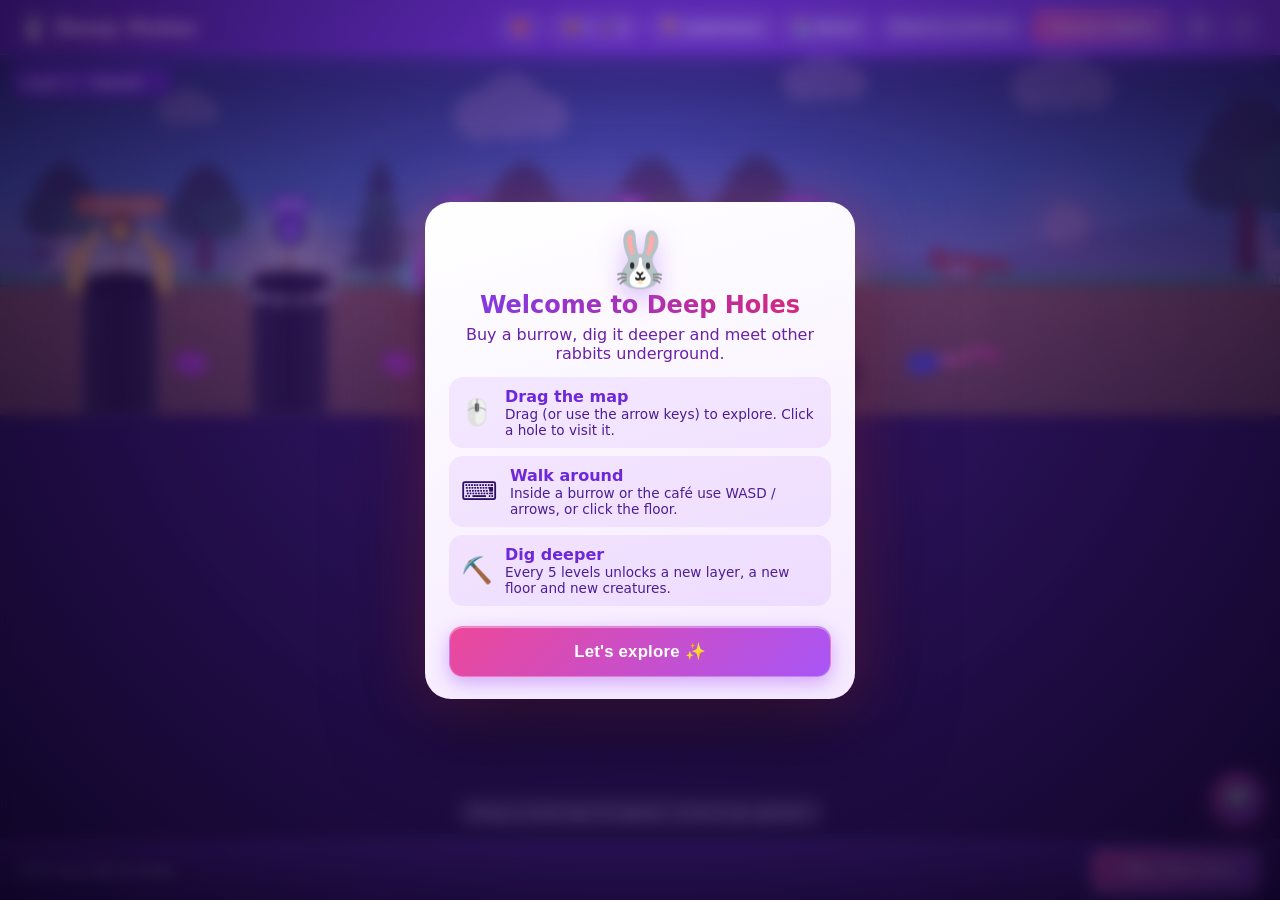
==== commit f928a234: "Add files via upload" ====
--- a/index.html
+++ b/index.html
@@ -7,8 +7,8 @@
   <meta name="apple-mobile-web-app-capable" content="yes" />
   <meta name="mobile-web-app-capable" content="yes" />
   <title>Deep Holes</title>
-  <link rel="stylesheet" href="css/style.css?v=13" />
-  <link rel="stylesheet" href="css/theme.css?v=13" />
+  <link rel="stylesheet" href="css/style.css?v=14" />
+  <link rel="stylesheet" href="css/theme.css?v=14" />
 </head>
 <body>
   <!-- MAP SCREEN -->
@@ -59,6 +59,7 @@
         <div id="room-links"></div>
       </div>
       <button id="owner-panel-btn" class="btn btn-small hidden">Edit Hole</button>
+      <button id="sets-btn" class="btn btn-small btn-secondary hidden">🎭 Sets</button>
     </div>
 
     <div id="room-container">
@@ -175,6 +176,6 @@
     </div>
   </div>
 
-  <script type="module" src="js/main.js?v=13"></script>
+  <script type="module" src="js/main.js?v=14"></script>
 </body>
 </html>
--- a/css/theme.css
+++ b/css/theme.css
@@ -300,3 +300,17 @@
 /* ---------- rabbit coin (replaces the 🪙 emoji, which is blank on many devices) ---------- */
 .rcoin { display: inline-block; width: 1.15em; height: 1.15em; vertical-align: -.22em; margin: 0 .08em; background: var(--rcoin) center / contain no-repeat; filter: drop-shadow(0 1px 2px rgba(0,0,0,.35)); }
 :root { --rcoin: url("data:image/svg+xml;charset=utf-8,%3Csvg%20xmlns%3D%22http%3A%2F%2Fwww.w3.org%2F2000%2Fsvg%22%20viewBox%3D%220%200%2064%2064%22%3E%0A%3Cdefs%3E%0A%3CradialGradient%20id%3D%22g%22%20cx%3D%2235%25%22%20cy%3D%2228%25%22%20r%3D%2280%25%22%3E%3Cstop%20offset%3D%220%22%20stop-color%3D%22%23fff3a6%22%2F%3E%3Cstop%20offset%3D%22.45%22%20stop-color%3D%22%23fbbf24%22%2F%3E%3Cstop%20offset%3D%221%22%20stop-color%3D%22%23b45309%22%2F%3E%3C%2FradialGradient%3E%0A%3ClinearGradient%20id%3D%22r%22%20x1%3D%220%22%20y1%3D%220%22%20x2%3D%221%22%20y2%3D%221%22%3E%3Cstop%20offset%3D%220%22%20stop-color%3D%22%23fde68a%22%2F%3E%3Cstop%20offset%3D%221%22%20stop-color%3D%22%2392400e%22%2F%3E%3C%2FlinearGradient%3E%0A%3C%2Fdefs%3E%0A%3Ccircle%20cx%3D%2232%22%20cy%3D%2232%22%20r%3D%2230%22%20fill%3D%22url%28%23r%29%22%2F%3E%0A%3Ccircle%20cx%3D%2232%22%20cy%3D%2232%22%20r%3D%2226.5%22%20fill%3D%22url%28%23g%29%22%20stroke%3D%22%23b45309%22%20stroke-width%3D%221.2%22%2F%3E%0A%3Ccircle%20cx%3D%2232%22%20cy%3D%2232%22%20r%3D%2223%22%20fill%3D%22none%22%20stroke%3D%22%23fff7c2%22%20stroke-width%3D%221%22%20stroke-dasharray%3D%222%203%22%20opacity%3D%22.8%22%2F%3E%0A%3Cg%20fill%3D%22%23b45309%22%20stroke%3D%22%237c2d12%22%20stroke-width%3D%221%22%20stroke-linejoin%3D%22round%22%3E%0A%3Cpath%20d%3D%22M24.5%2031%20C20.5%2020%2021%209.5%2025.5%209.5%20C30%209.5%2031%2020%2029.5%2030%20Z%22%2F%3E%0A%3Cpath%20d%3D%22M39.5%2031%20C43.5%2020%2043%209.5%2038.5%209.5%20C34%209.5%2033%2020%2034.5%2030%20Z%22%2F%3E%0A%3Cellipse%20cx%3D%2232%22%20cy%3D%2238%22%20rx%3D%2212.5%22%20ry%3D%2211%22%2F%3E%0A%3C%2Fg%3E%0A%3Cpath%20d%3D%22M25.6%2027%20C24%2019%2024.2%2013%2025.6%2013%20C27%2013%2028%2019%2027.7%2027%20Z%22%20fill%3D%22%23fde68a%22%20opacity%3D%22.9%22%2F%3E%0A%3Cpath%20d%3D%22M38.4%2027%20C40%2019%2039.8%2013%2038.4%2013%20C37%2013%2036%2019%2036.3%2027%20Z%22%20fill%3D%22%23fde68a%22%20opacity%3D%22.9%22%2F%3E%0A%3Cellipse%20cx%3D%2232%22%20cy%3D%2239.5%22%20rx%3D%229%22%20ry%3D%227.2%22%20fill%3D%22%23fcd34d%22%20opacity%3D%22.55%22%2F%3E%0A%3Ccircle%20cx%3D%2227.6%22%20cy%3D%2236.2%22%20r%3D%221.7%22%20fill%3D%22%23451a03%22%2F%3E%3Ccircle%20cx%3D%2236.4%22%20cy%3D%2236.2%22%20r%3D%221.7%22%20fill%3D%22%23451a03%22%2F%3E%0A%3Ccircle%20cx%3D%2228%22%20cy%3D%2235.6%22%20r%3D%22.55%22%20fill%3D%22%23fff%22%2F%3E%3Ccircle%20cx%3D%2236.8%22%20cy%3D%2235.6%22%20r%3D%22.55%22%20fill%3D%22%23fff%22%2F%3E%0A%3Cpath%20d%3D%22M30.4%2040%20L33.6%2040%20L32%2042%20Z%22%20fill%3D%22%239f1239%22%2F%3E%0A%3Cpath%20d%3D%22M32%2042%20L32%2043.8%20M32%2043.8%20C30.6%2045.2%2029.2%2044.6%2028.8%2043.8%20M32%2043.8%20C33.4%2045.2%2034.8%2044.6%2035.2%2043.8%22%20fill%3D%22none%22%20stroke%3D%22%23451a03%22%20stroke-width%3D%22.9%22%20stroke-linecap%3D%22round%22%2F%3E%0A%3Cpath%20d%3D%22M22%2040%20L27.5%2040.6%20M22%2043%20L27.5%2042%20M42%2040%20L36.5%2040.6%20M42%2043%20L36.5%2042%22%20stroke%3D%22%237c2d12%22%20stroke-width%3D%22.7%22%20stroke-linecap%3D%22round%22%2F%3E%0A%3Cpath%20d%3D%22M12%2022%20A22%2022%200%200%201%2024%2010%22%20fill%3D%22none%22%20stroke%3D%22%23fff%22%20stroke-width%3D%222.4%22%20stroke-linecap%3D%22round%22%20opacity%3D%22.7%22%2F%3E%0A%3C%2Fsvg%3E"); }
+
+/* ---------- character sets ---------- */
+.set-now { display: flex; gap: 14px; align-items: center; margin-bottom: 12px; }
+.set-cv { width: 150px; height: 170px; flex: none; background: rgba(20,8,48,.7); border: 1px solid rgba(255,255,255,.12); border-radius: 12px; }
+.set-grid { display: grid; grid-template-columns: repeat(auto-fill, minmax(168px, 1fr)); gap: 12px; }
+.set-card { display: flex; flex-direction: column; align-items: center; gap: 6px; padding: 10px; text-align: center; background: rgba(255,255,255,.06); border: 1px solid rgba(255,255,255,.12); border-radius: 14px; }
+.set-card.on { border-color: #f472b6; box-shadow: 0 0 0 2px rgba(244,114,182,.35); }
+.set-card small { opacity: .75; }
+.set-buy { display: flex; align-items: center; gap: 8px; }
+.set-price { font-weight: 700; padding: 3px 9px; border-radius: 999px; background: rgba(251,191,36,.18); color: #fde68a; }
+.set-price.sol { background: rgba(153,69,255,.25); color: #e9d5ff; }
+.set-edit { display: flex; gap: 14px; flex-wrap: wrap; align-items: flex-start; }
+.set-form { flex: 1; min-width: 220px; display: flex; flex-direction: column; gap: 8px; }
+.set-parts { display: grid; grid-template-columns: repeat(auto-fit, minmax(240px, 1fr)); gap: 8px; margin: 10px 0; }
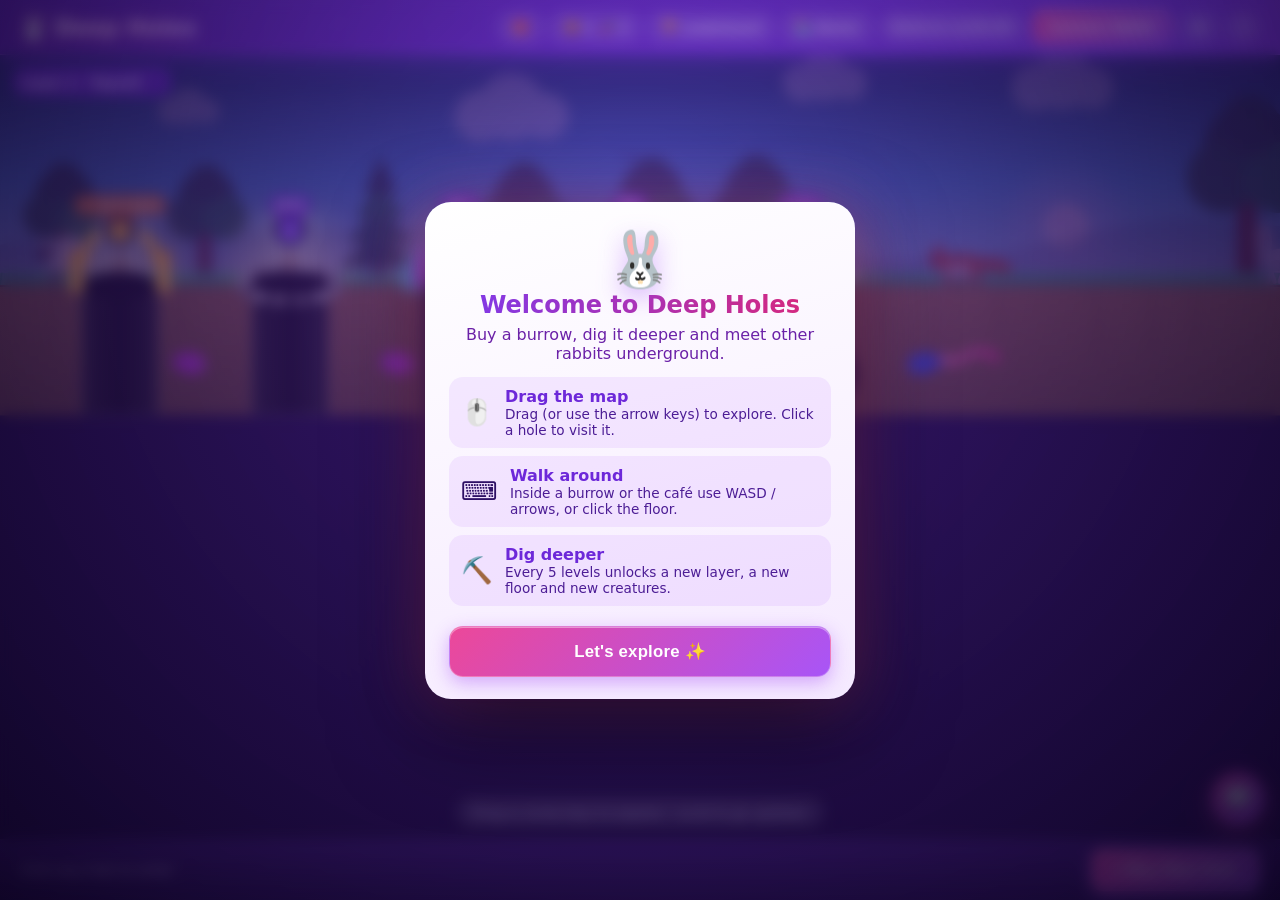
==== commit 8e9d67c3: "Add files via upload" ====
--- a/index.html
+++ b/index.html
@@ -82,7 +82,7 @@
       <label>Profile picture (optional)</label>
       <input type="file" id="buy-image" accept="image/*" />
 
-      <label>Your character <small>(roll until you like it - you can only choose it now, while creating the hole)</small></label>
+      <label>Your character <small id="char-hint">(roll until you like it - you can only choose it now, while creating the hole)</small></label>
       <div class="char-box"><canvas id="char-preview" width="170" height="185"></canvas><button type="button" id="char-roll" class="btn btn-small">🎲 Roll again</button></div>
 
       <label>Hole style (shown on the map)</label>
--- a/css/theme.css
+++ b/css/theme.css
@@ -314,3 +314,29 @@
 .set-edit { display: flex; gap: 14px; flex-wrap: wrap; align-items: flex-start; }
 .set-form { flex: 1; min-width: 220px; display: flex; flex-direction: column; gap: 8px; }
 .set-parts { display: grid; grid-template-columns: repeat(auto-fit, minmax(240px, 1fr)); gap: 8px; margin: 10px 0; }
+
+/* ===== phone fix: nothing hides off-screen any more – header buttons and burrow tools WRAP onto extra rows ===== */
+@media (max-width: 760px) {
+  .top-bar { flex-wrap: wrap; row-gap: 6px; }
+  .top-bar .wallet-area { flex: 1 1 auto; min-width: 0; flex-wrap: wrap; justify-content: flex-end; overflow: visible; row-gap: 6px; }
+  .btn, .btn-small { white-space: nowrap; }
+  #wallet-address { max-width: 40vw; overflow: hidden; text-overflow: ellipsis; white-space: nowrap; }
+  #room-info { flex-wrap: wrap; overflow: visible; row-gap: 6px; }
+  #room-info .trade-area, #room-info .owner-tools { display: contents; }            /* their buttons flow into the one wrapping row */
+  .joy { z-index: 30; }
+}
+@media (max-width: 760px) {
+  .top-bar { padding-top: calc(5px + env(safe-area-inset-top)); padding-bottom: 6px; row-gap: 4px; }
+  .top-bar .wallet-area { gap: 4px; row-gap: 4px; }
+  .top-bar .btn, .top-bar .badge, .top-bar #wallet-address { padding: 5px 9px; font-size: .74rem; min-height: 30px; display: inline-flex; align-items: center; }
+  .top-bar .eco-chip { font-size: .72rem; }
+}
+@media (max-width: 760px) {
+  #room-info .btn, #room-info .badge, #room-info .tag { padding: 5px 9px; font-size: .74rem; min-height: 30px; display: inline-flex; align-items: center; }
+  #room-info { padding: 5px 10px; row-gap: 4px; }
+  .ad-field > input:not([type=checkbox]):not([type=color]), .ad-field > select, .ad-field > textarea { width: 100%; box-sizing: border-box; }
+  .set-cv { width: 120px; height: 136px; }
+  .set-now { flex-direction: column; text-align: center; }
+  .set-grid { grid-template-columns: repeat(2, 1fr); }
+  .sx-chips { flex-wrap: wrap; }
+}
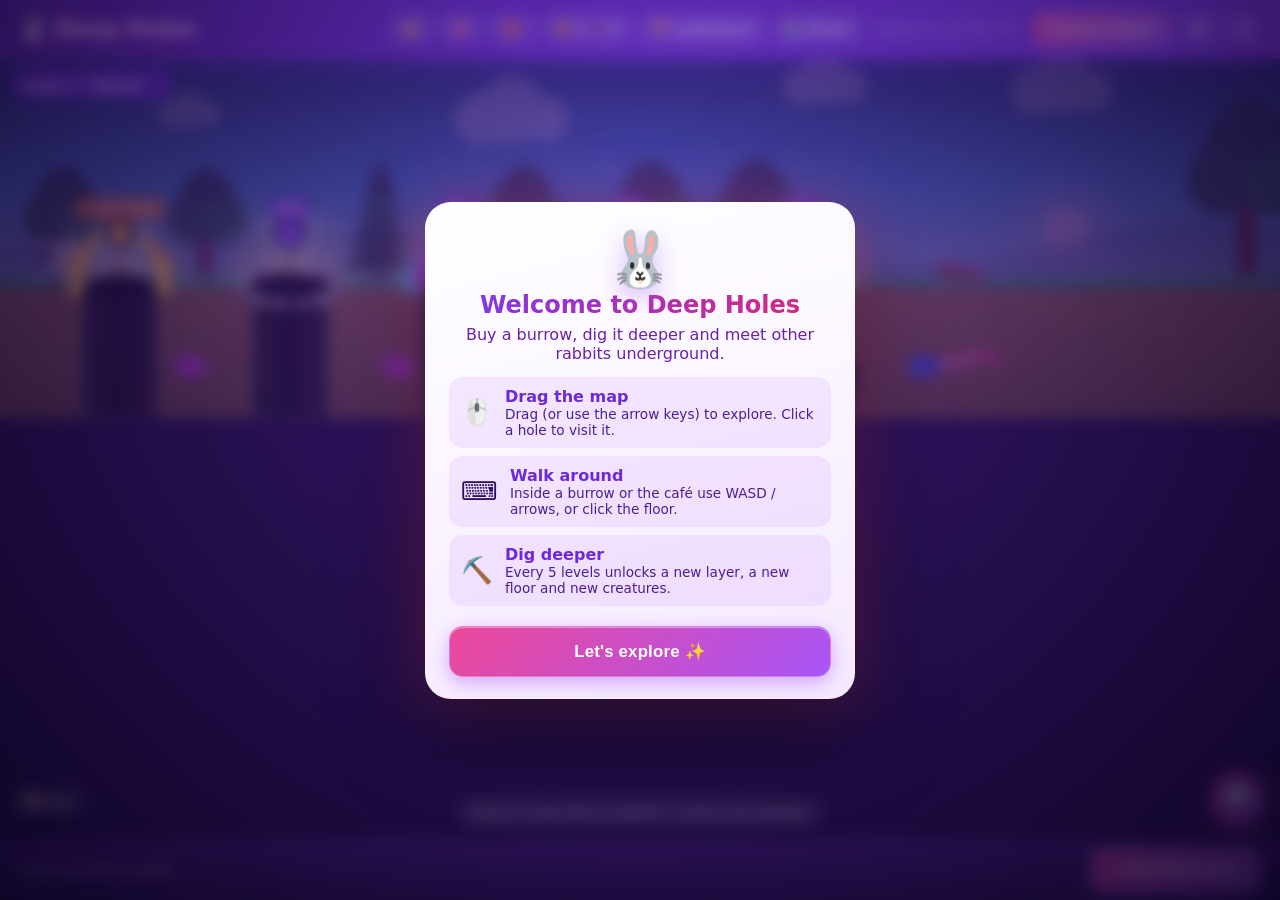
==== commit 67bde695: "Add files via upload" ====
--- a/index.html
+++ b/index.html
@@ -60,6 +60,8 @@
       </div>
       <button id="owner-panel-btn" class="btn btn-small hidden">Edit Hole</button>
       <button id="sets-btn" class="btn btn-small btn-secondary hidden">🎭 Sets</button>
+      <button id="guest-btn" class="btn btn-small btn-secondary hidden">📖 Guestbook</button>
+      <button id="collect-btn" class="btn btn-small btn-secondary hidden">🥕 Collect</button>
     </div>
 
     <div id="room-container">
--- a/css/theme.css
+++ b/css/theme.css
@@ -340,3 +340,45 @@
   .set-grid { grid-template-columns: repeat(2, 1fr); }
   .sx-chips { flex-wrap: wrap; }
 }
+
+/* ---------- arcade overlay (mini-games) ---------- */
+.arcade-overlay { position: fixed; inset: 0; z-index: 450; display: flex; flex-direction: column; background: #07040f; padding-top: env(safe-area-inset-top); }
+.arcade-overlay.hidden { display: none; }
+.arc-bar { display: flex; align-items: center; gap: 10px; padding: 8px 12px; background: linear-gradient(90deg, #4c1d95, #7c3aed); color: #fff; }
+.arc-title { flex: 1; font-size: 1.05rem; }
+.arc-chip { padding: 4px 12px; border-radius: 999px; background: rgba(0,0,0,.28); font-weight: 700; }
+.arc-hint { text-align: center; padding: 4px 10px; color: #ddd6fe; background: rgba(0,0,0,.3); }
+.arc-frame { position: relative; flex: 1; min-height: 0; }
+.arc-iframe { position: absolute; inset: 0; width: 100%; height: 100%; border: 0; background: #000; }
+
+/* ---------- progress: daily centre, inbox, guestbook, banners ---------- */
+.bell-btn, .top-bar .btn[title="Daily missions, quests and rewards"] { position: relative; }
+.dot2 { position: absolute; top: 3px; right: 3px; width: 9px; height: 9px; border-radius: 50%; background: #f43f5e; box-shadow: 0 0 6px #f43f5e; display: none; }
+.bell-n { position: absolute; top: -5px; right: -4px; min-width: 17px; padding: 0 4px; border-radius: 9px; background: #f43f5e; color: #fff; font-size: .68rem; line-height: 17px; text-align: center; display: none; }
+.banner-stack { position: fixed; top: 64px; left: 50%; transform: translateX(-50%); z-index: 90; display: flex; flex-direction: column; gap: 6px; width: min(94vw, 520px); pointer-events: none; }
+.banner-stack .bn { pointer-events: auto; display: flex; align-items: center; gap: 8px; padding: 7px 12px; border-radius: 12px; font-size: .82rem; color: #fff; box-shadow: 0 4px 16px rgba(0,0,0,.35); }
+.bn.ev { background: linear-gradient(90deg, #db2777, #f59e0b); } .bn.price { background: linear-gradient(90deg, #4c1d95, #7c3aed); }
+.bn span { flex: 1; } .bn-x { background: rgba(0,0,0,.25); border: 0; color: #fff; width: 22px; height: 22px; border-radius: 50%; cursor: pointer; flex: none; }
+.quest-tip { position: fixed; left: 50%; bottom: 74px; transform: translateX(-50%); z-index: 80; display: flex; flex-direction: column; gap: 1px; padding: 8px 34px 8px 14px; max-width: min(92vw, 440px); border-radius: 14px; background: rgba(76,29,149,.95); color: #fff; box-shadow: 0 4px 18px rgba(0,0,0,.4); font-size: .85rem; }
+.quest-tip small { opacity: .85; } .quest-tip .bn-x { position: absolute; top: 8px; right: 8px; } .quest-tip.hidden { display: none; }
+.tour-fab { position: fixed; left: 12px; bottom: 84px; z-index: 70; border-radius: 999px; box-shadow: 0 3px 12px rgba(0,0,0,.4); }
+body:has(#room-screen.active) .tour-fab { display: none; }
+#collect-btn.ready { background: linear-gradient(90deg, #f97316, #fb923c); color: #fff; animation: pulseBtn 1.6s infinite; }
+@keyframes pulseBtn { 50% { box-shadow: 0 0 0 5px rgba(249,115,22,.25); } }
+.pbar { position: relative; height: 16px; border-radius: 8px; background: rgba(255,255,255,.12); overflow: hidden; margin: 6px 0 10px; }
+.pbar i { display: block; height: 100%; background: linear-gradient(90deg, #f472b6, #a855f7); } .pbar span { position: absolute; inset: 0; text-align: center; font-size: .72rem; line-height: 16px; }
+.badge-grid { display: grid; grid-template-columns: repeat(auto-fill, minmax(112px, 1fr)); gap: 8px; margin-top: 6px; }
+.badge { display: flex; flex-direction: column; align-items: center; gap: 2px; padding: 8px 6px; text-align: center; border-radius: 12px; border: 1px solid rgba(255,255,255,.14); background: rgba(255,255,255,.05); color: inherit; opacity: .45; font: inherit; cursor: default; }
+.badge span { font-size: 1.5rem; } .badge small { font-size: .66rem; opacity: .8; } .badge.own { opacity: 1; cursor: pointer; } .badge.on { border-color: #f472b6; box-shadow: 0 0 0 2px rgba(244,114,182,.3); }
+.quest.done { opacity: .62; } .quest.new { border-color: #f472b6; } .sx-row.me { outline: 1px solid #f472b6; }
+.gb-item { padding: 8px 10px; margin: 6px 0; border-radius: 12px; background: rgba(255,255,255,.06); } .gb-top { display: flex; justify-content: space-between; gap: 8px; } .gb-msg { margin: 4px 0; word-break: break-word; }
+.gb-act { display: flex; gap: 6px; flex-wrap: wrap; } .gb-act .btn { padding: 3px 10px; font-size: .75rem; } .gb-act .on { outline: 2px solid #f472b6; }
+.dash-bars { display: flex; align-items: flex-end; gap: 4px; height: 90px; margin: 6px 0 2px; } .dash-bars div { flex: 1; background: linear-gradient(#a855f7, #7c3aed); border-radius: 4px 4px 0 0; min-height: 2px; position: relative; } .dash-bars div b { position: absolute; top: -15px; left: 0; right: 0; text-align: center; font-size: .6rem; font-weight: 400; }
+.dash-lbl { display: flex; gap: 4px; font-size: .6rem; opacity: .7; } .dash-lbl span { flex: 1; text-align: center; }
+@media (max-width: 760px) { .banner-stack { top: 118px; } .quest-tip { bottom: 70px; } .tour-fab { bottom: 78px; padding: 6px 12px; } }
+/* banners must never cover the burrow buttons: inside a burrow they sit at the bottom, the quest tip is hidden */
+body:has(#room-screen.active) .banner-stack { top: auto; bottom: 46px; width: min(66vw, 420px); }
+body:has(#room-screen.active) .quest-tip { display: none; }
+@media (max-width: 760px) { .tour-fab { left: 10px; bottom: 132px; } }
+.clue-fab { position: fixed; right: 12px; top: 132px; z-index: 70; } .clue-fab.hidden { display: none; }
+@media (max-width: 760px) { .clue-fab { top: 190px; } }
